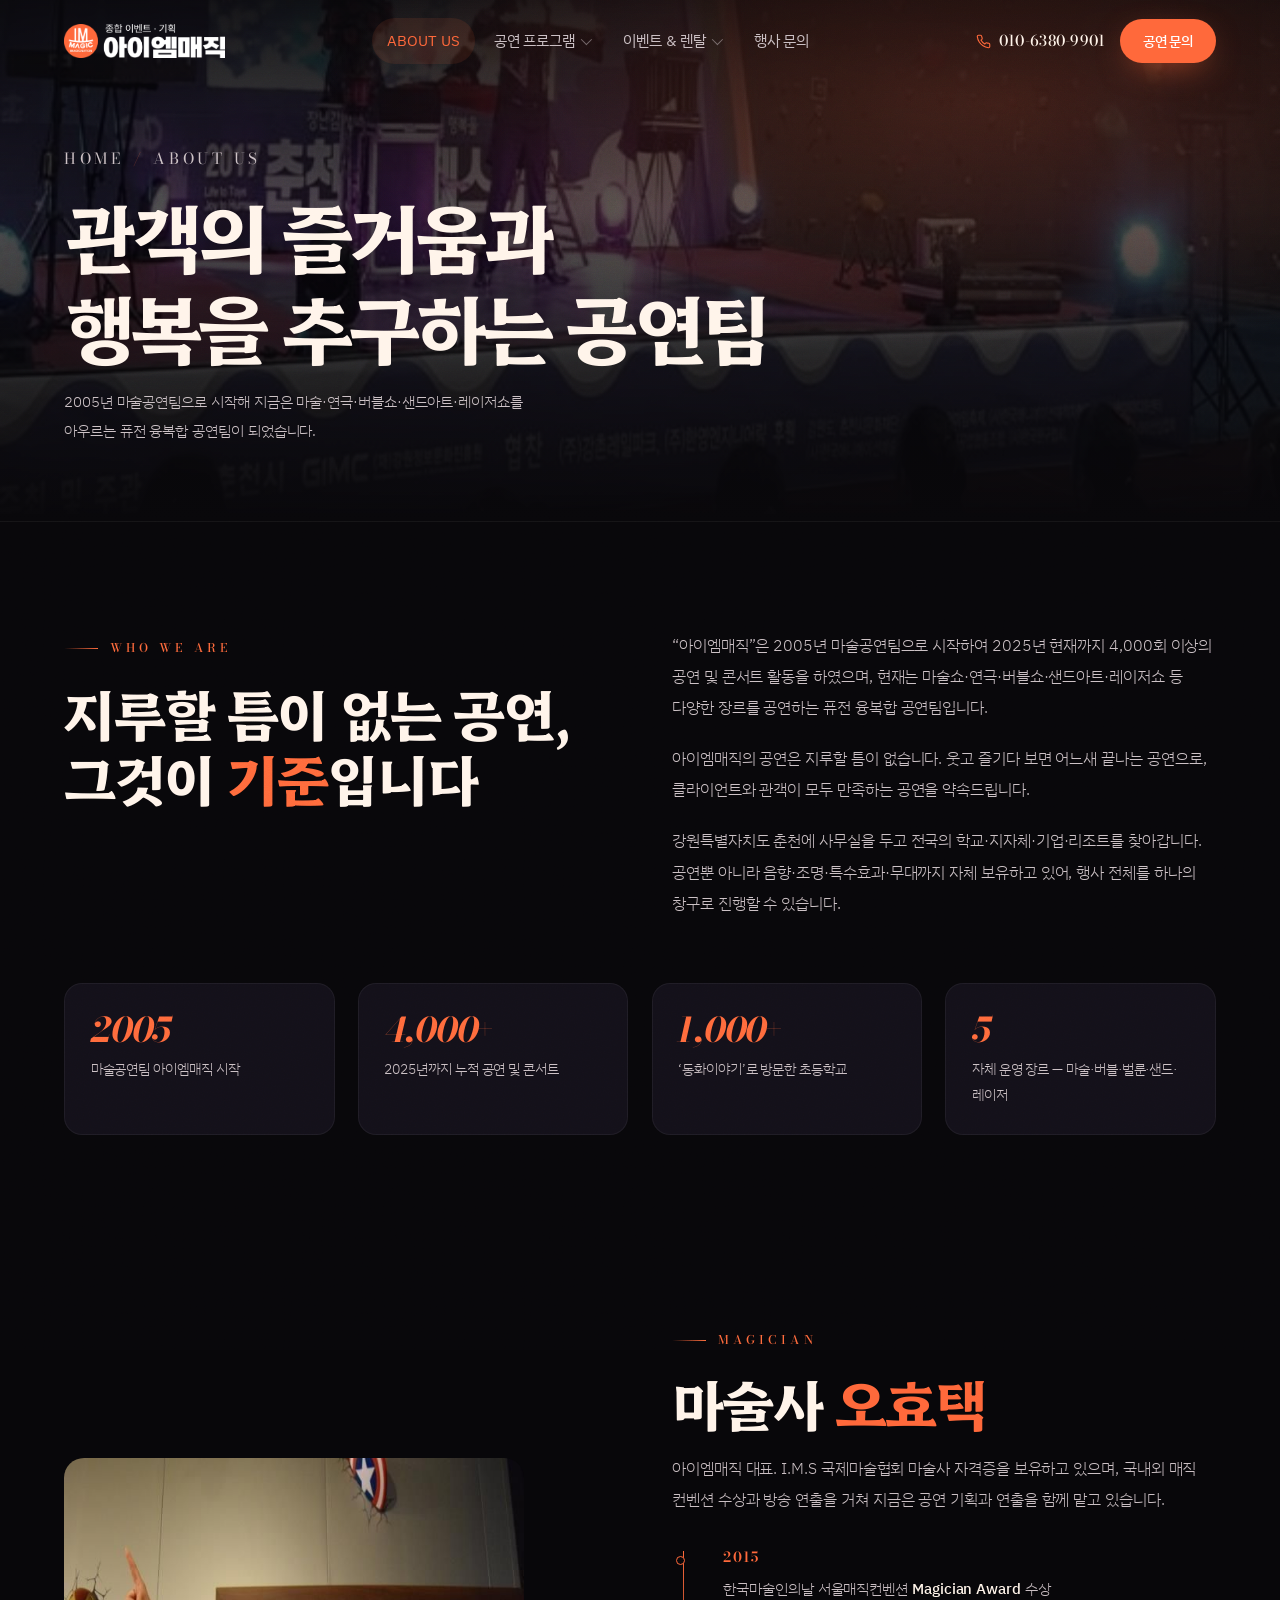
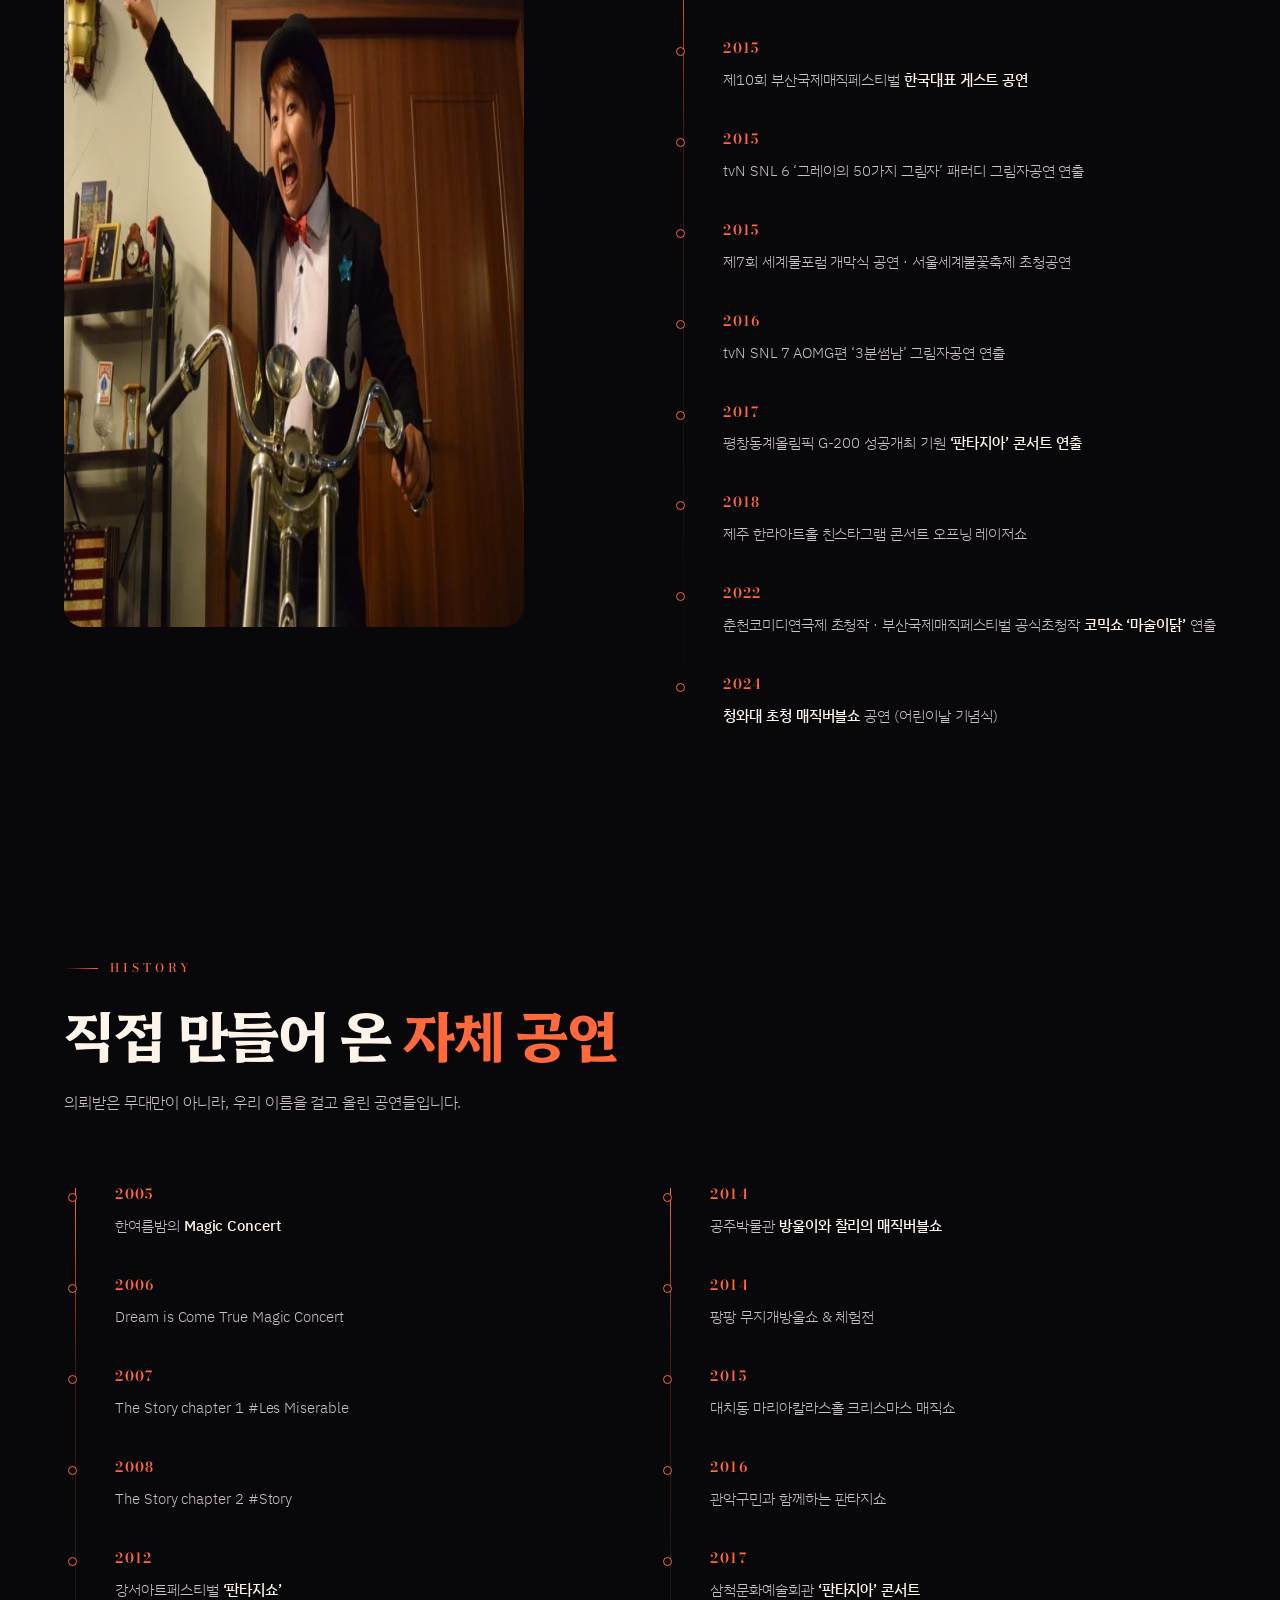
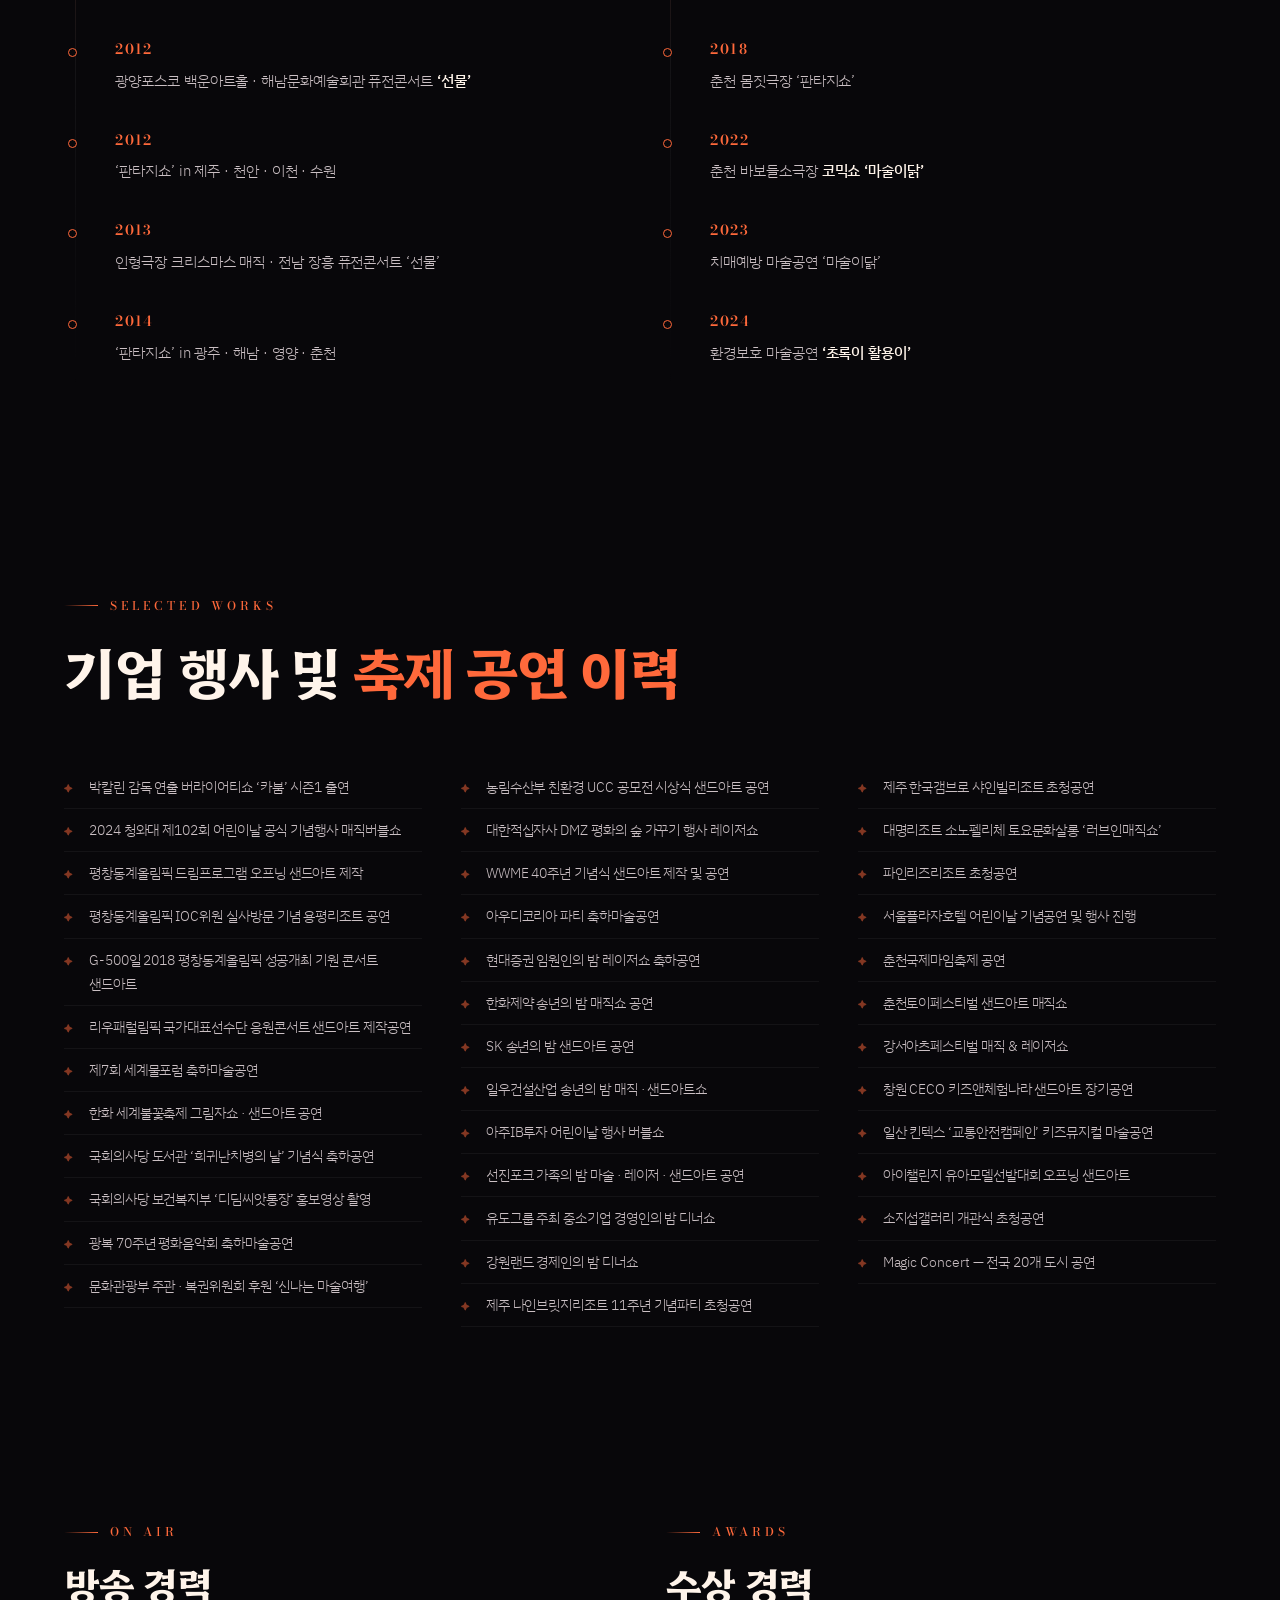
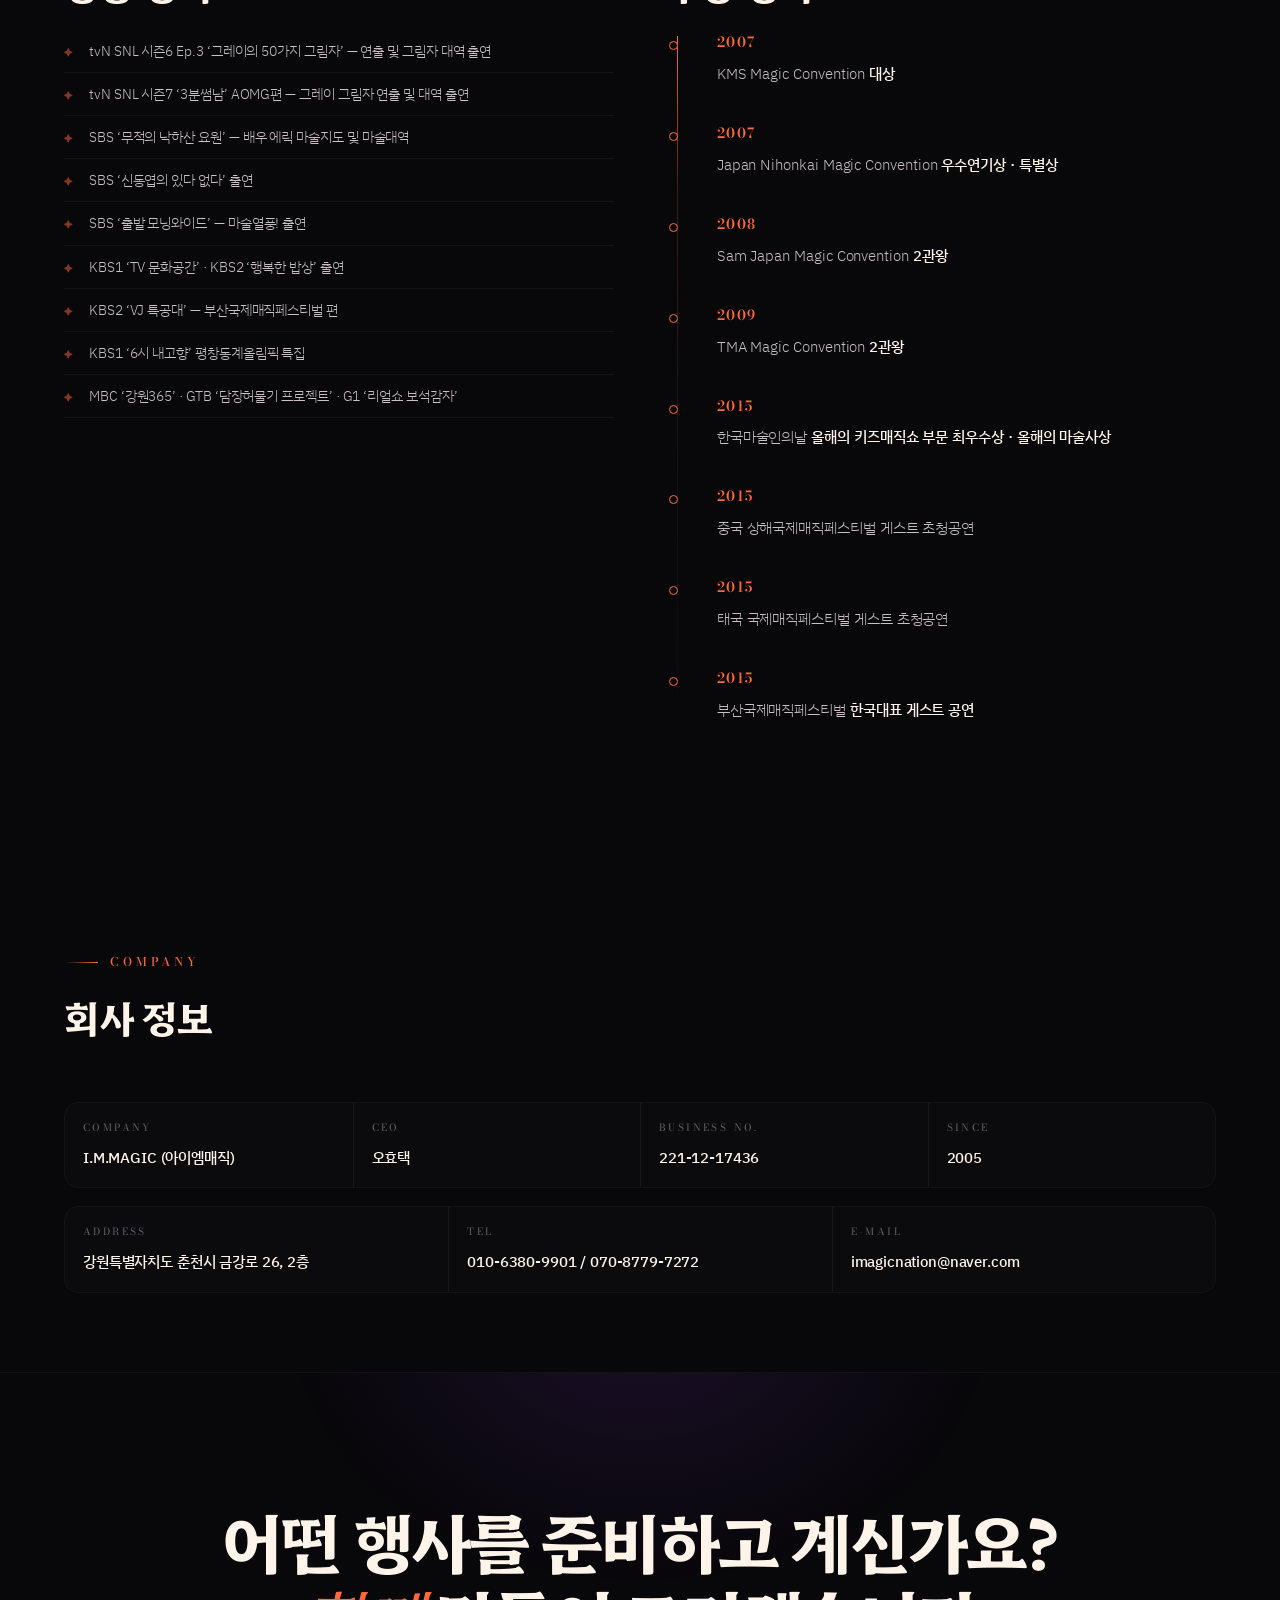
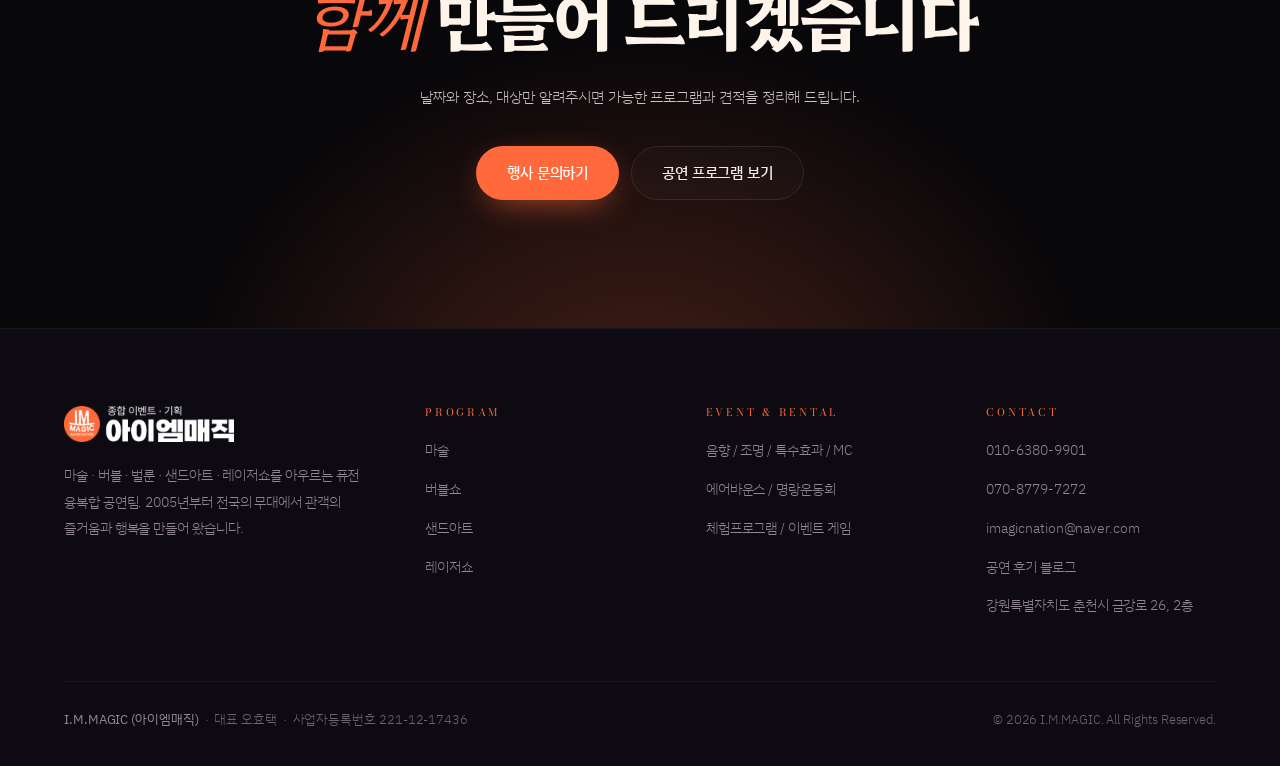
==== about.html @ 9ff5c26d "아이엠매직 홈페이지 초기 구축 마술·버블·벌룬·샌드아트·레이저쇼 공연팀 아이엠매직의 정적 사이트. 기존 immagic.kr 의 메뉴 구조를 유지하되 세부 페이지는 앵커 섹션으로 통" ====
<!DOCTYPE html>
<html lang="ko">
<head>
<meta charset="utf-8">
<meta name="viewport" content="width=device-width, initial-scale=1, viewport-fit=cover">
<title>ABOUT US — 아이엠매직 I.M.MAGIC</title>
<meta name="description" content="2005년 마술공연팀으로 시작해 4,000회 이상의 무대를 만든 퓨전 융복합 공연팀 아이엠매직. 대표 오효택의 프로필과 공연 연혁, 방송·수상 경력을 소개합니다.">
<meta name="theme-color" content="#08070a">
<meta property="og:type" content="website">
<meta property="og:title" content="ABOUT US — 아이엠매직">
<meta property="og:description" content="2005년부터 4,000회 이상의 무대. 아이엠매직의 연혁과 경력.">
<meta property="og:image" content="assets/img/stage-festival.jpg">
<link rel="icon" href="assets/img/logo-mark.png">
<link rel="apple-touch-icon" href="assets/img/logo-mark.png">
<link rel="preconnect" href="https://fonts.googleapis.com">
<link rel="preconnect" href="https://fonts.gstatic.com" crossorigin>
<link href="https://fonts.googleapis.com/css2?family=Bodoni+Moda:ital,opsz,wght@0,6..96,400..900;1,6..96,400..900&family=Hahmlet:wght@300;500;700;900&family=IBM+Plex+Sans+KR:wght@200;300;400;500;600;700&display=swap" rel="stylesheet">
<link rel="stylesheet" href="assets/css/style.css">
</head>

<body>
<a class="skip" href="#main">본문 바로가기</a>
<div class="grain" aria-hidden="true"></div>

<header class="hdr">
  <div class="hdr__in">
    <a class="brand" href="index.html" aria-label="아이엠매직 홈">
      <img src="assets/img/logo-full.png" alt="아이엠매직 I.M.MAGIC">
    </a>
    <nav class="nav" aria-label="주요 메뉴">
      <div class="nav__item"><a class="nav__link" href="about.html">ABOUT US</a></div>
      <div class="nav__item">
        <a class="nav__link" href="programs.html">공연 프로그램 <i class="caret"></i></a>
        <div class="drop">
          <p class="drop__cap">Magic</p>
          <a href="programs.html#magic">마술 — 전체 보기</a>
          <a href="programs.html#nolja">놀자! 매직쇼</a>
          <a href="programs.html#dak">마술이닭!</a>
          <a href="programs.html#science">사이언스 매직쇼</a>
          <a href="programs.html#green">‘깜박이’의 초록매직쇼</a>
          <div class="drop__sep"></div>
          <p class="drop__cap">Bubble &amp; Balloon</p>
          <a href="programs.html#bubble">버블탐험가 방울아저씨</a>
          <a href="programs.html#balloon">벌룬 &amp; 버블쇼</a>
          <div class="drop__sep"></div>
          <p class="drop__cap">Sand Art</p>
          <a href="programs.html#sand">샌드아트 제작공연</a>
          <a href="programs.html#fairy">모래로 들려주는 동화이야기</a>
          <a href="programs.html#sandfilm">샌드아트 영상제작</a>
          <div class="drop__sep"></div>
          <p class="drop__cap">Laser</p>
          <a href="programs.html#laser">레이저쇼</a>
        </div>
      </div>
      <div class="nav__item">
        <a class="nav__link" href="rental.html">이벤트 &amp; 렌탈 <i class="caret"></i></a>
        <div class="drop">
          <a href="rental.html#av">음향 / 조명 / 특수효과 / MC</a>
          <a href="rental.html#bounce">에어바운스 / 명랑운동회</a>
          <a href="rental.html#play">체험프로그램 / 이벤트 게임</a>
        </div>
      </div>
      <div class="nav__item"><a class="nav__link" href="contact.html">행사 문의</a></div>
    </nav>
    <div class="hdr__cta">
      <a class="hdr__tel" href="tel:01063809901">
        <svg viewBox="0 0 24 24" fill="none" stroke="currentColor" stroke-width="1.8" aria-hidden="true"><path d="M22 16.9v3a2 2 0 0 1-2.2 2 19.8 19.8 0 0 1-8.6-3.1 19.5 19.5 0 0 1-6-6A19.8 19.8 0 0 1 2.1 4.2 2 2 0 0 1 4.1 2h3a2 2 0 0 1 2 1.7c.1 1 .4 1.9.7 2.8a2 2 0 0 1-.4 2.1L8.1 9.9a16 16 0 0 0 6 6l1.3-1.3a2 2 0 0 1 2.1-.4c.9.3 1.8.6 2.8.7a2 2 0 0 1 1.7 2z"/></svg>
        010-6380-9901
      </a>
      <a class="btn btn--flame btn--sm" href="contact.html">공연 문의</a>
      <button class="burger" type="button" aria-label="메뉴 열기" aria-expanded="false" aria-controls="mnav"><span></span><span></span><span></span></button>
    </div>
  </div>
</header>

<div class="mnav" id="mnav">
  <div class="mnav__grp"><a class="mnav__top" href="about.html">ABOUT US</a></div>
  <div class="mnav__grp">
    <a class="mnav__top" href="programs.html">공연 프로그램</a>
    <div class="mnav__sub">
      <a href="programs.html#magic">마술</a><a href="programs.html#nolja">놀자! 매직쇼</a><a href="programs.html#dak">마술이닭!</a><a href="programs.html#science">사이언스 매직쇼</a><a href="programs.html#green">초록매직쇼</a><a href="programs.html#bubble">방울아저씨</a><a href="programs.html#balloon">벌룬&amp;버블쇼</a><a href="programs.html#sand">샌드아트</a><a href="programs.html#fairy">동화이야기</a><a href="programs.html#sandfilm">영상제작</a><a href="programs.html#laser">레이저쇼</a>
    </div>
  </div>
  <div class="mnav__grp">
    <a class="mnav__top" href="rental.html">이벤트 &amp; 렌탈</a>
    <div class="mnav__sub">
      <a href="rental.html#av">음향·조명·특수효과·MC</a><a href="rental.html#bounce">에어바운스·명랑운동회</a><a href="rental.html#play">체험·이벤트 게임</a>
    </div>
  </div>
  <div class="mnav__grp"><a class="mnav__top" href="contact.html">행사 문의</a></div>
  <div class="mnav__foot">
    <a class="btn btn--flame" href="tel:01063809901">010-6380-9901 전화하기</a>
    <a class="btn btn--ghost" href="https://blog.naver.com/imagicnation" target="_blank" rel="noopener">공연 후기 블로그</a>
  </div>
</div>

<main id="main">

<!-- ═══════════════════════════════ 페이지 히어로 -->
<section class="phero">
  <div class="phero__bg" style="background-image:url(assets/img/stage-festival.jpg)" aria-hidden="true"></div>
  <div class="phero__in">
    <p class="crumb"><a href="index.html">Home</a> <i>/</i> About Us</p>
    <h1>관객의 즐거움과<br>행복을 추구하는 공연팀</h1>
    <p>2005년 마술공연팀으로 시작해 지금은 마술·연극·버블쇼·샌드아트·레이저쇼를 아우르는
       퓨전 융복합 공연팀이 되었습니다.</p>
  </div>
</section>

<!-- ═══════════════════════════════ 회사 소개 -->
<section class="section" aria-labelledby="intro-h">
  <div class="wrap">
    <div class="grid grid--2" style="align-items:start; gap:clamp(34px,5vw,80px)">
      <div class="rise">
        <p class="eyebrow">Who we are</p>
        <h2 class="stitle" id="intro-h" style="margin-top:20px">
          지루할 틈이 없는 공연,<br>그것이 <em>기준</em>입니다
        </h2>
      </div>
      <div class="rise" data-d="1">
        <p class="slead">
          “아이엠매직”은 2005년 마술공연팀으로 시작하여 2025년 현재까지 4,000회 이상의 공연 및
          콘서트 활동을 하였으며, 현재는 마술쇼·연극·버블쇼·샌드아트·레이저쇼 등 다양한 장르를
          공연하는 퓨전 융복합 공연팀입니다.
        </p>
        <p class="slead" style="margin-top:20px">
          아이엠매직의 공연은 지루할 틈이 없습니다. 웃고 즐기다 보면 어느새 끝나는 공연으로,
          클라이언트와 관객이 모두 만족하는 공연을 약속드립니다.
        </p>
        <p class="slead" style="margin-top:20px">
          강원특별자치도 춘천에 사무실을 두고 전국의 학교·지자체·기업·리조트를 찾아갑니다.
          공연뿐 아니라 음향·조명·특수효과·무대까지 자체 보유하고 있어, 행사 전체를 하나의
          창구로 진행할 수 있습니다.
        </p>
      </div>
    </div>

    <div class="grid grid--4 rise" style="margin-top:clamp(44px,5vw,72px)">
      <div class="card"><div class="card__body">
        <h3 style="font-family:var(--f-display);font-style:italic;font-size:34px;color:var(--flame)">2005</h3>
        <p style="margin-top:6px">마술공연팀 아이엠매직 시작</p>
      </div></div>
      <div class="card"><div class="card__body">
        <h3 style="font-family:var(--f-display);font-style:italic;font-size:34px;color:var(--flame)"><span data-count="4,000">4,000</span>+</h3>
        <p style="margin-top:6px">2025년까지 누적 공연 및 콘서트</p>
      </div></div>
      <div class="card"><div class="card__body">
        <h3 style="font-family:var(--f-display);font-style:italic;font-size:34px;color:var(--flame)"><span data-count="1,000">1,000</span>+</h3>
        <p style="margin-top:6px">‘동화이야기’로 방문한 초등학교</p>
      </div></div>
      <div class="card"><div class="card__body">
        <h3 style="font-family:var(--f-display);font-style:italic;font-size:34px;color:var(--flame)">5</h3>
        <p style="margin-top:6px">자체 운영 장르 — 마술·버블·벌룬·샌드·레이저</p>
      </div></div>
    </div>
  </div>
</section>

<!-- ═══════════════════════════════ 대표 프로필 -->
<section class="section section--tight" aria-labelledby="ceo-h">
  <div class="wrap">
    <div class="grid grid--2" style="align-items:center; gap:clamp(32px,5vw,72px)">
      <div class="rise unveil" style="border-radius:20px; overflow:hidden; max-width:460px">
        <img src="assets/img/profile-oh.jpg" alt="아이엠매직 대표 마술사 오효택" loading="lazy">
      </div>
      <div class="rise" data-d="1">
        <p class="eyebrow">Magician</p>
        <h2 class="stitle" id="ceo-h" style="margin-top:18px">마술사 <em>오효택</em></h2>
        <p class="slead" style="margin-top:18px">
          아이엠매직 대표. I.M.S 국제마술협회 마술사 자격증을 보유하고 있으며,
          국내외 매직 컨벤션 수상과 방송 연출을 거쳐 지금은 공연 기획과 연출을 함께 맡고 있습니다.
        </p>
        <ul class="tl" style="margin-top:30px">
          <li class="tl__it"><p class="tl__yr">2015</p><p class="tl__tx">한국마술인의날 서울매직컨벤션 <strong>Magician Award</strong> 수상</p></li>
          <li class="tl__it"><p class="tl__yr">2015</p><p class="tl__tx">제10회 부산국제매직페스티벌 <strong>한국대표 게스트 공연</strong></p></li>
          <li class="tl__it"><p class="tl__yr">2015</p><p class="tl__tx">tvN SNL 6 ‘그레이의 50가지 그림자’ 패러디 그림자공연 연출</p></li>
          <li class="tl__it"><p class="tl__yr">2015</p><p class="tl__tx">제7회 세계물포럼 개막식 공연 · 서울세계불꽃축제 초청공연</p></li>
          <li class="tl__it"><p class="tl__yr">2016</p><p class="tl__tx">tvN SNL 7 AOMG편 ‘3분썸남’ 그림자공연 연출</p></li>
          <li class="tl__it"><p class="tl__yr">2017</p><p class="tl__tx">평창동계올림픽 G-200 성공개최 기원 <strong>‘판타지아’ 콘서트 연출</strong></p></li>
          <li class="tl__it"><p class="tl__yr">2018</p><p class="tl__tx">제주 한라아트홀 친스타그램 콘서트 오프닝 레이저쇼</p></li>
          <li class="tl__it"><p class="tl__yr">2022</p><p class="tl__tx">춘천코미디연극제 초청작 · 부산국제매직페스티벌 공식초청작 <strong>코믹쇼 ‘마술이닭’</strong> 연출</p></li>
          <li class="tl__it"><p class="tl__yr">2024</p><p class="tl__tx"><strong>청와대 초청 매직버블쇼</strong> 공연 (어린이날 기념식)</p></li>
        </ul>
      </div>
    </div>
  </div>
</section>

<!-- ═══════════════════════════════ 자체 공연 연혁 -->
<section class="section" id="history" aria-labelledby="hist-h">
  <div class="wrap">
    <div class="shead rise">
      <p class="eyebrow">History</p>
      <h2 class="stitle" id="hist-h">직접 만들어 온 <em>자체 공연</em></h2>
      <p class="slead">의뢰받은 무대만이 아니라, 우리 이름을 걸고 올린 공연들입니다.</p>
    </div>

    <div class="grid grid--2" style="gap:clamp(20px,3vw,52px)">
      <ul class="tl rise">
        <li class="tl__it"><p class="tl__yr">2005</p><p class="tl__tx">한여름밤의 <strong>Magic Concert</strong></p></li>
        <li class="tl__it"><p class="tl__yr">2006</p><p class="tl__tx">Dream is Come True Magic Concert</p></li>
        <li class="tl__it"><p class="tl__yr">2007</p><p class="tl__tx">The Story chapter 1 #Les Miserable</p></li>
        <li class="tl__it"><p class="tl__yr">2008</p><p class="tl__tx">The Story chapter 2 #Story</p></li>
        <li class="tl__it"><p class="tl__yr">2012</p><p class="tl__tx">강서아트페스티벌 <strong>‘판타지쇼’</strong></p></li>
        <li class="tl__it"><p class="tl__yr">2012</p><p class="tl__tx">광양포스코 백운아트홀 · 해남문화예술회관 퓨전콘서트 <strong>‘선물’</strong></p></li>
        <li class="tl__it"><p class="tl__yr">2012</p><p class="tl__tx">‘판타지쇼’ in 제주 · 천안 · 이천 · 수원</p></li>
        <li class="tl__it"><p class="tl__yr">2013</p><p class="tl__tx">인형극장 크리스마스 매직 · 전남 장흥 퓨전콘서트 ‘선물’</p></li>
        <li class="tl__it"><p class="tl__yr">2014</p><p class="tl__tx">‘판타지쇼’ in 광주 · 해남 · 영양 · 춘천</p></li>
      </ul>
      <ul class="tl rise" data-d="1">
        <li class="tl__it"><p class="tl__yr">2014</p><p class="tl__tx">공주박물관 <strong>방울이와 찰리의 매직버블쇼</strong></p></li>
        <li class="tl__it"><p class="tl__yr">2014</p><p class="tl__tx">팡팡 무지개방울쇼 &amp; 체험전</p></li>
        <li class="tl__it"><p class="tl__yr">2015</p><p class="tl__tx">대치동 마리아칼라스홀 크리스마스 매직쇼</p></li>
        <li class="tl__it"><p class="tl__yr">2016</p><p class="tl__tx">관악구민과 함께하는 판타지쇼</p></li>
        <li class="tl__it"><p class="tl__yr">2017</p><p class="tl__tx">삼척문화예술회관 <strong>‘판타지아’ 콘서트</strong></p></li>
        <li class="tl__it"><p class="tl__yr">2018</p><p class="tl__tx">춘천 몸짓극장 ‘판타지쇼’</p></li>
        <li class="tl__it"><p class="tl__yr">2022</p><p class="tl__tx">춘천 바보들소극장 <strong>코믹쇼 ‘마술이닭’</strong></p></li>
        <li class="tl__it"><p class="tl__yr">2023</p><p class="tl__tx">치매예방 마술공연 ‘마술이닭’</p></li>
        <li class="tl__it"><p class="tl__yr">2024</p><p class="tl__tx">환경보호 마술공연 <strong>‘초록이 활용이’</strong></p></li>
      </ul>
    </div>
  </div>
</section>

<!-- ═══════════════════════════════ 기업 행사·축제 -->
<section class="section section--tight" aria-labelledby="cred-h">
  <div class="wrap">
    <div class="shead rise">
      <p class="eyebrow">Selected Works</p>
      <h2 class="stitle" id="cred-h">기업 행사 및 <em>축제 공연 이력</em></h2>
    </div>
    <ul class="creds rise">
      <li>박칼린 감독 연출 버라이어티쇼 ‘카붐’ 시즌1 출연</li>
      <li>2024 청와대 제102회 어린이날 공식 기념행사 매직버블쇼</li>
      <li>평창동계올림픽 드림프로그램 오프닝 샌드아트 제작</li>
      <li>평창동계올림픽 IOC위원 실사방문 기념 용평리조트 공연</li>
      <li>G-500일 2018 평창동계올림픽 성공개최 기원 콘서트 샌드아트</li>
      <li>리우패럴림픽 국가대표선수단 응원콘서트 샌드아트 제작공연</li>
      <li>제7회 세계물포럼 축하마술공연</li>
      <li>한화 세계불꽃축제 그림자쇼 · 샌드아트 공연</li>
      <li>국회의사당 도서관 ‘희귀난치병의 날’ 기념식 축하공연</li>
      <li>국회의사당 보건복지부 ‘디딤씨앗통장’ 홍보영상 촬영</li>
      <li>광복 70주년 평화음악회 축하마술공연</li>
      <li>문화관광부 주관 · 복권위원회 후원 ‘신나는 마술여행’</li>
      <li>농림수산부 친환경 UCC 공모전 시상식 샌드아트 공연</li>
      <li>대한적십자사 DMZ 평화의 숲 가꾸기 행사 레이저쇼</li>
      <li>WWME 40주년 기념식 샌드아트 제작 및 공연</li>
      <li>아우디코리아 파티 축하마술공연</li>
      <li>현대증권 임원인의 밤 레이저쇼 축하공연</li>
      <li>한화제약 송년의 밤 매직쇼 공연</li>
      <li>SK 송년의 밤 샌드아트 공연</li>
      <li>일우건설산업 송년의 밤 매직 · 샌드아트쇼</li>
      <li>아주IB투자 어린이날 행사 버블쇼</li>
      <li>선진포크 가족의 밤 마술 · 레이저 · 샌드아트 공연</li>
      <li>유도그룹 주최 중소기업 경영인의 밤 디너쇼</li>
      <li>강원랜드 경제인의 밤 디너쇼</li>
      <li>제주 나인브릿지리조트 11주년 기념파티 초청공연</li>
      <li>제주 한국갬브로 샤인빌리조트 초청공연</li>
      <li>대명리조트 소노펠리체 토요문화살롱 ‘러브인매직쇼’</li>
      <li>파인리즈리조트 초청공연</li>
      <li>서울플라자호텔 어린이날 기념공연 및 행사 진행</li>
      <li>춘천국제마임축제 공연</li>
      <li>춘천토이페스티벌 샌드아트 매직쇼</li>
      <li>강서아츠페스티벌 매직 &amp; 레이저쇼</li>
      <li>창원 CECO 키즈앤체험나라 샌드아트 장기공연</li>
      <li>일산 킨텍스 ‘교통안전캠페인’ 키즈뮤지컬 마술공연</li>
      <li>아이챌린지 유아모델선발대회 오프닝 샌드아트</li>
      <li>소지섭갤러리 개관식 초청공연</li>
      <li>Magic Concert — 전국 20개 도시 공연</li>
    </ul>
  </div>
</section>

<!-- ═══════════════════════════════ 방송 · 수상 -->
<section class="section" aria-labelledby="media-h">
  <div class="wrap">
    <div class="grid grid--2" style="gap:clamp(30px,4vw,64px); align-items:start">
      <div class="rise">
        <p class="eyebrow">On Air</p>
        <h2 class="stitle" id="media-h" style="margin-top:18px; font-size:clamp(26px,3vw,40px)">방송 경력</h2>
        <ul class="creds" style="columns:1; margin-top:24px">
          <li>tvN SNL 시즌6 Ep.3 ‘그레이의 50가지 그림자’ — 연출 및 그림자 대역 출연</li>
          <li>tvN SNL 시즌7 ‘3분썸남’ AOMG편 — 그레이 그림자 연출 및 대역 출연</li>
          <li>SBS ‘무적의 낙하산 요원’ — 배우 에릭 마술지도 및 마술대역</li>
          <li>SBS ‘신동엽의 있다 없다’ 출연</li>
          <li>SBS ‘출발 모닝와이드’ — 마술열풍! 출연</li>
          <li>KBS1 ‘TV 문화공간’ · KBS2 ‘행복한 밥상’ 출연</li>
          <li>KBS2 ‘VJ 특공대’ — 부산국제매직페스티벌 편</li>
          <li>KBS1 ‘6시 내고향’ 평창동계올림픽 특집</li>
          <li>MBC ‘강원365’ · GTB ‘담장허물기 프로젝트’ · G1 ‘리얼쇼 보석감자’</li>
        </ul>
      </div>

      <div class="rise" data-d="1">
        <p class="eyebrow">Awards</p>
        <h2 class="stitle" style="margin-top:18px; font-size:clamp(26px,3vw,40px)">수상 경력</h2>
        <ul class="tl" style="margin-top:24px">
          <li class="tl__it"><p class="tl__yr">2007</p><p class="tl__tx">KMS Magic Convention <strong>대상</strong></p></li>
          <li class="tl__it"><p class="tl__yr">2007</p><p class="tl__tx">Japan Nihonkai Magic Convention <strong>우수연기상 · 특별상</strong></p></li>
          <li class="tl__it"><p class="tl__yr">2008</p><p class="tl__tx">Sam Japan Magic Convention <strong>2관왕</strong></p></li>
          <li class="tl__it"><p class="tl__yr">2009</p><p class="tl__tx">TMA Magic Convention <strong>2관왕</strong></p></li>
          <li class="tl__it"><p class="tl__yr">2015</p><p class="tl__tx">한국마술인의날 <strong>올해의 키즈매직쇼 부문 최우수상 · 올해의 마술사상</strong></p></li>
          <li class="tl__it"><p class="tl__yr">2015</p><p class="tl__tx">중국 상해국제매직페스티벌 게스트 초청공연</p></li>
          <li class="tl__it"><p class="tl__yr">2015</p><p class="tl__tx">태국 국제매직페스티벌 게스트 초청공연</p></li>
          <li class="tl__it"><p class="tl__yr">2015</p><p class="tl__tx">부산국제매직페스티벌 <strong>한국대표 게스트 공연</strong></p></li>
        </ul>
      </div>
    </div>
  </div>
</section>

<!-- ═══════════════════════════════ 회사 정보 -->
<section class="section section--tight" aria-labelledby="info-h">
  <div class="wrap">
    <div class="shead rise">
      <p class="eyebrow">Company</p>
      <h2 class="stitle" id="info-h" style="font-size:clamp(26px,3vw,40px)">회사 정보</h2>
    </div>
    <dl class="spec rise" style="margin-top:0">
      <div><dt>Company</dt><dd>I.M.MAGIC (아이엠매직)</dd></div>
      <div><dt>CEO</dt><dd>오효택</dd></div>
      <div><dt>Business No.</dt><dd>221-12-17436</dd></div>
      <div><dt>Since</dt><dd>2005</dd></div>
    </dl>
    <dl class="spec rise" data-d="1" style="margin-top:18px">
      <div><dt>Address</dt><dd>강원특별자치도 춘천시 금강로 26, 2층</dd></div>
      <div><dt>Tel</dt><dd>010-6380-9901 / 070-8779-7272</dd></div>
      <div><dt>E-mail</dt><dd>imagicnation@naver.com</dd></div>
    </dl>
  </div>
</section>

<section class="cta">
  <div class="wrap rise">
    <h2>어떤 행사를 준비하고 계신가요?<br><span class="it">함께</span> 만들어 드리겠습니다</h2>
    <p>날짜와 장소, 대상만 알려주시면 가능한 프로그램과 견적을 정리해 드립니다.</p>
    <div class="cta__acts">
      <a class="btn btn--flame" href="contact.html">행사 문의하기</a>
      <a class="btn btn--ghost" href="programs.html">공연 프로그램 보기</a>
    </div>
  </div>
</section>

</main>

<footer class="ftr">
  <div class="wrap">
    <div class="ftr__top">
      <div class="ftr__brand">
        <img src="assets/img/logo-full.png" alt="아이엠매직 I.M.MAGIC">
        <p>마술 · 버블 · 벌룬 · 샌드아트 · 레이저쇼를 아우르는 퓨전 융복합 공연팀.
           2005년부터 전국의 무대에서 관객의 즐거움과 행복을 만들어 왔습니다.</p>
      </div>
      <div>
        <h4>Program</h4>
        <ul>
          <li><a href="programs.html#magic">마술</a></li>
          <li><a href="programs.html#bubble">버블쇼</a></li>
          <li><a href="programs.html#sand">샌드아트</a></li>
          <li><a href="programs.html#laser">레이저쇼</a></li>
        </ul>
      </div>
      <div>
        <h4>Event &amp; Rental</h4>
        <ul>
          <li><a href="rental.html#av">음향 / 조명 / 특수효과 / MC</a></li>
          <li><a href="rental.html#bounce">에어바운스 / 명랑운동회</a></li>
          <li><a href="rental.html#play">체험프로그램 / 이벤트 게임</a></li>
        </ul>
      </div>
      <div>
        <h4>Contact</h4>
        <ul>
          <li><a href="tel:01063809901">010-6380-9901</a></li>
          <li><a href="tel:07087797272">070-8779-7272</a></li>
          <li><a href="mailto:imagicnation@naver.com">imagicnation@naver.com</a></li>
          <li><a href="https://blog.naver.com/imagicnation" target="_blank" rel="noopener">공연 후기 블로그</a></li>
          <li><span>강원특별자치도 춘천시 금강로 26, 2층</span></li>
        </ul>
      </div>
    </div>
    <div class="ftr__bot">
      <p><b>I.M.MAGIC (아이엠매직)</b> &nbsp;·&nbsp; 대표 오효택 &nbsp;·&nbsp; 사업자등록번호 221-12-17436</p>
      <p>© 2026 I.M.MAGIC. All Rights Reserved.</p>
    </div>
  </div>
</footer>

<nav class="dock" aria-label="빠른 연락">
  <a href="tel:01063809901">
    <svg viewBox="0 0 24 24" fill="none" stroke="currentColor" stroke-width="1.9" aria-hidden="true"><path d="M22 16.9v3a2 2 0 0 1-2.2 2 19.8 19.8 0 0 1-8.6-3.1 19.5 19.5 0 0 1-6-6A19.8 19.8 0 0 1 2.1 4.2 2 2 0 0 1 4.1 2h3a2 2 0 0 1 2 1.7c.1 1 .4 1.9.7 2.8a2 2 0 0 1-.4 2.1L8.1 9.9a16 16 0 0 0 6 6l1.3-1.3a2 2 0 0 1 2.1-.4c.9.3 1.8.6 2.8.7a2 2 0 0 1 1.7 2z"/></svg>
    전화 상담
  </a>
  <a class="is-key" href="contact.html">
    <svg viewBox="0 0 24 24" fill="none" stroke="currentColor" stroke-width="1.9" aria-hidden="true"><path d="M4 4h16v12H7l-3 3z"/></svg>
    행사 문의
  </a>
</nav>

<button class="top" type="button" aria-label="맨 위로">
  <svg viewBox="0 0 24 24" fill="none" stroke="currentColor" stroke-width="2" aria-hidden="true"><path d="M12 19V5M5 12l7-7 7 7"/></svg>
</button>

<script src="assets/js/app.js"></script>
</body>
</html>
---- assets/css/style.css ----
/* ==========================================================================
   I.M.MAGIC — 아이엠매직
   Concept: "암전 후의 무대" — 극장이 어두워지고, 스포트라이트가 켜진다.
   Palette : 잉크블랙 무대 + 브랜드 플레임(#FF693B) + 스포트라이트 크림
   Type    : Bodoni Moda (라틴 디스플레이) / Hahmlet (한글 명조 디스플레이)
             IBM Plex Sans KR (본문)
   ========================================================================== */

/* --------------------------------------------------------------- tokens */
:root {
  /* 무대 */
  --ink:        #08070a;
  --stage:      #0d0b11;
  --velvet:     #16111d;
  --panel:      #131019;
  --panel-2:    #1a1622;

  /* 빛 */
  --flame:      #ff693b;
  --flame-lo:   #d94e26;
  --ember:      #ffb35c;
  --gold:       #e6c894;
  --cream:      #fff4ea;

  /* 글자 */
  --fg:         #f4ecec;
  --fg-soft:    #cbc0c4;
  --fg-mute:    #918691;
  --fg-faint:   #6b6270;

  /* 선 */
  --line:       rgba(255, 255, 255, .09);
  --line-soft:  rgba(255, 255, 255, .05);
  --line-flame: rgba(255, 105, 59, .38);

  /* 서체 */
  --f-display:  'Bodoni Moda', 'Hahmlet', 'Nanum Myeongjo', serif;
  --f-kr:       'Hahmlet', 'Nanum Myeongjo', serif;
  --f-body:     'IBM Plex Sans KR', 'Apple SD Gothic Neo', 'Malgun Gothic', sans-serif;

  /* 리듬 */
  --pad:        clamp(20px, 5vw, 64px);
  --maxw:       1280px;
  --sect:       clamp(72px, 8.4vw, 124px);

  /* 이징 */
  --ease:       cubic-bezier(.22, 1, .36, 1);
  --ease-io:    cubic-bezier(.65, 0, .35, 1);
  --curtain:    cubic-bezier(.16, 1, .3, 1);
}

/* --------------------------------------------------------------- reset */
*, *::before, *::after { box-sizing: border-box; }

html {
  scroll-behavior: smooth;
  -webkit-text-size-adjust: 100%;
}

body {
  margin: 0;
  background: var(--ink);
  color: var(--fg);
  font-family: var(--f-body);
  font-weight: 300;
  font-size: clamp(15px, 1.05vw, 16.5px);
  line-height: 1.85;
  letter-spacing: -.005em;
  word-break: keep-all;      /* 한글 낱자 분리 방지 */
  overflow-wrap: anywhere;
  -webkit-font-smoothing: antialiased;
  text-rendering: optimizeLegibility;
}

body.no-scroll { overflow: hidden; }

img { display: block; max-width: 100%; height: auto; }
a   { color: inherit; text-decoration: none; }
button, input, select, textarea { font: inherit; color: inherit; }

h1, h2, h3, h4 { margin: 0; font-weight: 400; line-height: 1.18; }
p  { margin: 0; }
ul { margin: 0; padding: 0; list-style: none; }
figure, figcaption, dl, dd, blockquote { margin: 0; }

::selection { background: var(--flame); color: #fff; }

:focus-visible {
  outline: 2px solid var(--flame);
  outline-offset: 3px;
  border-radius: 2px;
}

/* 스크롤바 */
::-webkit-scrollbar { width: 11px; }
::-webkit-scrollbar-track { background: var(--ink); }
::-webkit-scrollbar-thumb {
  background: #2a2430;
  border: 3px solid var(--ink);
  border-radius: 99px;
}
::-webkit-scrollbar-thumb:hover { background: var(--flame-lo); }

/* --------------------------------------------------------------- 공통 유틸 */
.wrap {
  width: 100%;
  max-width: var(--maxw);
  margin-inline: auto;
  padding-inline: var(--pad);
}

.skip {
  position: absolute;
  left: -9999px;
  top: 0;
  z-index: 200;
  background: var(--flame);
  color: #fff;
  padding: 12px 20px;
  font-size: 14px;
}
.skip:focus { left: 12px; top: 12px; }

/* 필름 그레인 — 전 페이지 공통 질감 */
.grain {
  position: fixed;
  inset: -50%;
  z-index: 90;
  pointer-events: none;
  opacity: .32;
  mix-blend-mode: overlay;
  background-image: url("data:image/svg+xml,%3Csvg xmlns='http://www.w3.org/2000/svg' width='240' height='240'%3E%3Cfilter id='n'%3E%3CfeTurbulence type='fractalNoise' baseFrequency='.85' numOctaves='4' stitchTiles='stitch'/%3E%3C/filter%3E%3Crect width='240' height='240' filter='url(%23n)' opacity='.55'/%3E%3C/svg%3E");
  animation: grainshift 7s steps(6) infinite;
}
@keyframes grainshift {
  0%   { transform: translate(0, 0); }
  20%  { transform: translate(-3%, 2%); }
  40%  { transform: translate(2%, -3%); }
  60%  { transform: translate(-2%, -2%); }
  80%  { transform: translate(3%, 1%); }
  100% { transform: translate(0, 0); }
}

/* 섹션 라벨 */
.eyebrow {
  display: inline-flex;
  align-items: center;
  gap: 12px;
  font-family: var(--f-display);
  font-size: 12px;
  font-weight: 500;
  letter-spacing: .34em;
  text-transform: uppercase;
  color: var(--flame);
}
.eyebrow::before {
  content: "";
  width: 34px;
  height: 1px;
  background: linear-gradient(90deg, transparent, var(--flame));
}
.eyebrow--c::after {
  content: "";
  width: 34px;
  height: 1px;
  background: linear-gradient(90deg, var(--flame), transparent);
}

/* 섹션 제목 */
.stitle {
  font-family: var(--f-kr);
  font-weight: 700;
  font-size: clamp(30px, 4.4vw, 60px);
  line-height: 1.16;
  letter-spacing: -.035em;
  color: var(--cream);
}
.stitle em {
  font-style: normal;
  color: var(--flame);
}
.stitle .lat {
  font-family: var(--f-display);
  font-style: italic;
  font-weight: 400;
  letter-spacing: -.01em;
}

.slead {
  max-width: 60ch;
  color: var(--fg-soft);
  font-size: clamp(15px, 1.25vw, 17px);
  line-height: 1.95;
}

.section { padding-block: var(--sect); position: relative; }
.section--tight { padding-block: clamp(54px, 6.2vw, 88px); }

.shead { margin-bottom: clamp(40px, 5vw, 72px); }
.shead .eyebrow { margin-bottom: 20px; }
.shead .slead   { margin-top: 22px; }
.shead--c { text-align: center; }
.shead--c .slead { margin-inline: auto; }

/* 얇은 구분선 */
.rule {
  height: 1px;
  background: linear-gradient(90deg, transparent, var(--line), transparent);
  border: 0;
  margin: 0;
}

/* --------------------------------------------------------------- 버튼 */
.btn {
  --bh: 54px;
  position: relative;
  display: inline-flex;
  align-items: center;
  justify-content: center;
  gap: 10px;
  height: var(--bh);
  padding-inline: 30px;
  border: 1px solid transparent;
  border-radius: 999px;
  font-family: var(--f-body);
  font-size: 14.5px;
  font-weight: 500;
  letter-spacing: -.01em;
  white-space: nowrap;
  cursor: pointer;
  overflow: hidden;
  isolation: isolate;
  transition: transform .45s var(--ease), box-shadow .45s var(--ease),
              border-color .3s, background-color .3s, color .3s;
}
.btn:hover  { transform: translateY(-2px); }
.btn:active { transform: translateY(0); }

.btn--flame {
  background: var(--flame);
  color: #fff;
  box-shadow: 0 10px 34px -12px rgba(255, 105, 59, .8);
}
.btn--flame:hover { box-shadow: 0 18px 46px -14px rgba(255, 105, 59, .95); }
/* 빛이 지나가는 스윕 */
.btn--flame::after {
  content: "";
  position: absolute;
  inset: 0 auto 0 -60%;
  width: 45%;
  background: linear-gradient(100deg, transparent, rgba(255, 255, 255, .5), transparent);
  transform: skewX(-18deg);
  z-index: -1;
  animation: sweep 4.6s var(--ease-io) infinite;
}
@keyframes sweep {
  0%, 62%  { left: -60%; }
  92%,100% { left: 130%; }
}

.btn--ghost {
  border-color: var(--line);
  color: var(--fg);
  background: rgba(255, 255, 255, .02);
  backdrop-filter: blur(6px);
}
.btn--ghost:hover {
  border-color: var(--line-flame);
  color: var(--cream);
  background: rgba(255, 105, 59, .08);
}

.btn--sm { --bh: 44px; padding-inline: 22px; font-size: 13.5px; }

/* 텍스트 링크 화살표 */
.tlink {
  display: inline-flex;
  align-items: center;
  gap: 9px;
  font-size: 14px;
  font-weight: 500;
  color: var(--cream);
  padding-bottom: 4px;
  border-bottom: 1px solid var(--line-flame);
  transition: color .3s, border-color .3s, gap .35s var(--ease);
}
.tlink svg { width: 15px; height: 15px; transition: transform .4s var(--ease); }
.tlink:hover { color: var(--flame); border-color: var(--flame); gap: 14px; }
.tlink:hover svg { transform: translateX(3px); }

/* ==========================================================================
   HEADER
   ========================================================================== */
.hdr {
  position: fixed;
  inset: 0 0 auto;
  z-index: 100;
  transition: background-color .5s var(--ease), backdrop-filter .5s,
              border-color .5s, transform .5s var(--ease);
  border-bottom: 1px solid transparent;
}
.hdr.is-stuck {
  background: rgba(8, 7, 10, .82);
  backdrop-filter: blur(18px) saturate(140%);
  border-bottom-color: var(--line-soft);
}
.hdr.is-hidden { transform: translateY(-100%); }

.hdr__in {
  display: flex;
  align-items: center;
  justify-content: space-between;
  gap: 24px;
  height: 82px;
  max-width: var(--maxw);
  margin-inline: auto;
  padding-inline: var(--pad);
}
.hdr.is-stuck .hdr__in { height: 68px; transition: height .5s var(--ease); }

.brand { display: flex; align-items: center; gap: 12px; }
.brand img { height: 34px; width: auto; transition: height .5s var(--ease); }
.hdr.is-stuck .brand img { height: 29px; }

/* 데스크톱 내비 */
.nav { display: flex; align-items: center; gap: 4px; }

.nav__item { position: relative; }

.nav__link {
  display: inline-flex;
  align-items: center;
  gap: 6px;
  padding: 10px 15px;
  font-size: 14.5px;
  font-weight: 400;
  color: var(--fg-soft);
  border-radius: 999px;
  transition: color .3s, background-color .3s;
}
.nav__link:hover,
.nav__item:hover > .nav__link,
.nav__link.is-on { color: var(--cream); }
.nav__link.is-on { background: rgba(255, 105, 59, .1); color: var(--flame); }
.nav__link .caret {
  width: 8px; height: 8px;
  border-right: 1.4px solid currentColor;
  border-bottom: 1.4px solid currentColor;
  transform: rotate(45deg) translateY(-2px);
  opacity: .5;
  transition: transform .35s var(--ease);
}
.nav__item:hover .caret { transform: rotate(225deg) translateY(-2px); opacity: 1; }

/* 드롭다운 */
.drop {
  position: absolute;
  top: calc(100% + 10px);
  left: 50%;
  translate: -50% 0;
  min-width: 244px;
  padding: 10px;
  background: rgba(19, 16, 25, .96);
  backdrop-filter: blur(20px);
  border: 1px solid var(--line);
  border-radius: 16px;
  box-shadow: 0 30px 70px -24px rgba(0, 0, 0, .9);
  opacity: 0;
  visibility: hidden;
  transform: translateY(-8px) scale(.98);
  transform-origin: top center;
  transition: opacity .32s var(--ease), transform .32s var(--ease), visibility .32s;
}
.nav__item:hover .drop,
.nav__item:focus-within .drop {
  opacity: 1; visibility: visible; transform: translateY(0) scale(1);
}
.drop a {
  display: flex;
  align-items: center;
  gap: 10px;
  padding: 9px 13px;
  border-radius: 10px;
  font-size: 14px;
  color: var(--fg-soft);
  transition: background-color .25s, color .25s, padding-left .3s var(--ease);
}
.drop a::before {
  content: "";
  width: 4px; height: 4px;
  border-radius: 50%;
  background: var(--flame);
  opacity: 0;
  transition: opacity .25s;
}
.drop a:hover { background: rgba(255, 255, 255, .05); color: var(--cream); padding-left: 17px; }
.drop a:hover::before { opacity: 1; }
.drop__sep {
  height: 1px;
  margin: 7px 13px;
  background: var(--line-soft);
}
.drop__cap {
  padding: 8px 13px 4px;
  font-family: var(--f-display);
  font-size: 10.5px;
  letter-spacing: .28em;
  text-transform: uppercase;
  color: var(--fg-faint);
}

.hdr__cta { display: flex; align-items: center; gap: 10px; }
.hdr__tel {
  display: inline-flex;
  align-items: center;
  gap: 8px;
  font-family: var(--f-display);
  font-size: 15px;
  font-weight: 500;
  letter-spacing: .02em;
  color: var(--cream);
  padding: 8px 4px;
  transition: color .3s;
}
.hdr__tel:hover { color: var(--flame); }
.hdr__tel svg { width: 15px; height: 15px; color: var(--flame); }

/* 모바일 토글 */
.burger {
  display: none;
  width: 44px; height: 44px;
  border: 1px solid var(--line);
  border-radius: 50%;
  background: transparent;
  cursor: pointer;
  position: relative;
}
.burger span {
  position: absolute;
  left: 50%; translate: -50% 0;
  width: 17px; height: 1.4px;
  background: var(--cream);
  transition: transform .42s var(--ease), opacity .3s;
}
.burger span:nth-child(1) { top: 17px; }
.burger span:nth-child(2) { top: 21.5px; }
.burger span:nth-child(3) { top: 26px; }
.burger.is-open span:nth-child(1) { transform: translate(-50%, 4.5px) rotate(45deg); }
.burger.is-open span:nth-child(2) { opacity: 0; }
.burger.is-open span:nth-child(3) { transform: translate(-50%, -4.5px) rotate(-45deg); }

/* 모바일 패널 */
.mnav {
  position: fixed;
  inset: 0;
  z-index: 99;
  background: rgba(8, 7, 10, .97);
  backdrop-filter: blur(24px);
  padding: 104px var(--pad) 40px;
  overflow-y: auto;
  clip-path: circle(0% at calc(100% - 46px) 42px);
  transition: clip-path .74s var(--curtain);
  visibility: hidden;
}
.mnav.is-open { clip-path: circle(150% at calc(100% - 46px) 42px); visibility: visible; }

.mnav__grp { border-top: 1px solid var(--line-soft); padding: 18px 0; }
.mnav__grp:first-child { border-top: 0; }
.mnav__top {
  font-family: var(--f-kr);
  font-weight: 700;
  font-size: 25px;
  letter-spacing: -.03em;
  color: var(--cream);
  display: block;
  margin-bottom: 6px;
}
.mnav__sub { display: flex; flex-wrap: wrap; gap: 7px; margin-top: 12px; }
.mnav__sub a {
  padding: 7px 14px;
  border: 1px solid var(--line);
  border-radius: 999px;
  font-size: 13.5px;
  color: var(--fg-soft);
  transition: border-color .25s, color .25s, background-color .25s;
}
.mnav__sub a:hover { border-color: var(--line-flame); color: var(--flame); background: rgba(255,105,59,.07); }
.mnav__foot { margin-top: 34px; display: grid; gap: 12px; }

/* ==========================================================================
   OPENING — 막이 오른다 (홈에서 세션당 1회)
   CSS 애니메이션만으로 열리므로 JS 가 실패해도 화면을 덮지 않는다.
   ========================================================================== */
.reveal {
  position: fixed;
  inset: 0;
  z-index: 150;
  pointer-events: none;
  overflow: hidden;
}
.reveal.is-skip { display: none; }

.reveal__p {
  position: absolute;
  top: -2%; bottom: -2%;
  width: 51vw;
  will-change: transform;
  background-color: #40101a;
  background-image:
    linear-gradient(90deg, rgba(0,0,0,.62), rgba(0,0,0,0) 26%, rgba(0,0,0,.5)),
    repeating-linear-gradient(90deg,
      rgba(255,255,255,.055) 0 3px,
      rgba(0,0,0,.0)   3px 17px,
      rgba(0,0,0,.42) 17px 34px,
      rgba(0,0,0,.0)  34px 48px);
  box-shadow: inset 0 0 120px 30px rgba(0,0,0,.65);
}
.reveal__p--l {
  left: 0;
  animation: partL 1.15s cubic-bezier(.78, 0, .2, 1) .14s forwards;
}
.reveal__p--r {
  right: 0;
  animation: partR 1.15s cubic-bezier(.78, 0, .2, 1) .14s forwards;
}
@keyframes partL { to { transform: translateX(-101%); } }
@keyframes partR { to { transform: translateX(101%); } }

/* 갈라지는 틈에서 새어 나오는 빛 */
.reveal__seam {
  position: absolute;
  left: 50%; top: -6%; bottom: -6%;
  width: 4px;
  transform: translateX(-50%);
  background:
    radial-gradient(closest-side,
      rgba(255, 226, 190, .95) 0%,
      rgba(255, 179, 92, .55) 30%,
      rgba(255, 105, 59, .22) 58%,
      transparent 78%);
  filter: blur(6px);
  opacity: 0;
  animation: seam 1.3s ease-out .08s forwards;
}
@keyframes seam {
  0%   { opacity: 0;   width: 3px; }
  14%  { opacity: 1;   width: 9px; }
  50%  { opacity: .5;  width: 9vw; }
  100% { opacity: 0;   width: 24vw; }
}

@media (prefers-reduced-motion: reduce) {
  .reveal { display: none; }
}

/* ==========================================================================
   HERO — 사이트의 심장
   ========================================================================== */
.hero {
  position: relative;
  min-height: 100svh;
  min-height: 100vh;
  display: flex;
  flex-direction: column;
  justify-content: flex-end;
  overflow: hidden;
  background: var(--ink);
  isolation: isolate;
}

/* 1) 사진 레이어 — 느린 켄번즈 + 크로스 디졸브 */
.hero__stage { position: absolute; inset: 0; z-index: 0; }
.hero__slide {
  position: absolute;
  inset: 0;
  background-size: cover;
  background-position: var(--pos, center);
  opacity: 0;
  transform: scale(1.14);
  filter: saturate(.58) contrast(1.14) brightness(.48);
  transition: opacity 2.4s var(--ease-io);
  will-change: opacity, transform;
}
.hero__slide.is-on {
  opacity: 1;
  animation: kenburns 13s linear forwards;
}
@keyframes kenburns {
  from { transform: scale(1.14) translate3d(0, 0, 0); }
  to   { transform: scale(1.0) translate3d(0, -1.4%, 0); }
}

/* 2) 스크림 — 사진 위 어둠. 아래로 갈수록 완전 암전 */
.hero__veil {
  position: absolute;
  inset: 0;
  z-index: 1;
  background:
    radial-gradient(120% 82% at 76% 26%, rgba(255, 105, 59, .2), transparent 58%),
    radial-gradient(90% 70% at 12% 84%, rgba(90, 40, 120, .3), transparent 62%),
    linear-gradient(180deg, rgba(8,7,10,.86) 0%, rgba(8,7,10,.5) 32%, rgba(8,7,10,.86) 72%, var(--ink) 100%),
    linear-gradient(92deg, rgba(8,7,10,.92) 6%, rgba(8,7,10,.28) 62%, rgba(8,7,10,.7) 100%);
}

/* 3) 스포트라이트 — 천천히 흔들리는 두 개의 빛기둥 */
.hero__beams { position: absolute; inset: 0; z-index: 2; pointer-events: none; overflow: hidden; }
.beam {
  position: absolute;
  top: -34%;
  width: 46vmax;
  height: 152vmax;
  transform-origin: 50% 0%;
  mix-blend-mode: screen;
  opacity: .5;
  filter: blur(24px);
  clip-path: polygon(46% 0%, 54% 0%, 100% 100%, 0% 100%);
}
.beam--a {
  left: -6vmax;
  background: linear-gradient(180deg, rgba(255, 179, 92, .5), rgba(255, 179, 92, .05) 52%, transparent 78%);
  animation: swayA 15s var(--ease-io) infinite alternate;
}
.beam--b {
  right: -12vmax;
  background: linear-gradient(180deg, rgba(255, 105, 59, .48), rgba(255, 105, 59, .05) 50%, transparent 76%);
  animation: swayB 19s var(--ease-io) infinite alternate;
}
.beam--c {
  left: 42%;
  width: 26vmax;
  opacity: .3;
  background: linear-gradient(180deg, rgba(210, 190, 255, .42), transparent 66%);
  animation: swayA 23s var(--ease-io) infinite alternate-reverse;
}
@keyframes swayA {
  from { transform: rotate(11deg)  translateX(-2vw); }
  to   { transform: rotate(-6deg)  translateX(5vw); }
}
@keyframes swayB {
  from { transform: rotate(-13deg) translateX(3vw); }
  to   { transform: rotate(5deg)   translateX(-4vw); }
}

/* 4) 먼지·불꽃 캔버스 */
.hero__dust {
  position: absolute;
  inset: 0;
  /* canvas 는 대체 요소라 inset:0 만으로는 늘어나지 않는다 */
  width: 100%;
  height: 100%;
  z-index: 3;
  pointer-events: none;
}

/* 5) 벨벳 커튼 — 좌우 가장자리 */
.hero__curtain {
  position: absolute;
  top: 0; bottom: 0;
  z-index: 4;
  width: clamp(50px, 9vw, 130px);
  pointer-events: none;
  background-image:
    linear-gradient(90deg, rgba(30, 8, 16, .96), rgba(30, 8, 16, .5) 55%, transparent),
    repeating-linear-gradient(90deg,
      rgba(255,255,255,.045) 0 2px,
      transparent 2px 13px,
      rgba(0,0,0,.34) 13px 21px);
}
.hero__curtain--l { left: 0; }
.hero__curtain--r { right: 0; transform: scaleX(-1); }

/* 6) 상단 비네트 + 하단 페이드 */
.hero__vig {
  position: absolute;
  inset: 0;
  z-index: 5;
  pointer-events: none;
  box-shadow: inset 0 0 clamp(90px, 16vw, 240px) clamp(20px, 5vw, 80px) rgba(0,0,0,.85);
  background: linear-gradient(180deg, rgba(8,7,10,.7) 0%, transparent 18%, transparent 68%, var(--ink) 100%);
}

/* 7) 내용 */
.hero__in {
  position: relative;
  z-index: 6;
  width: 100%;
  max-width: var(--maxw);
  margin-inline: auto;
  padding: 150px var(--pad) 0;
  flex: 1;
  display: flex;
  flex-direction: column;
  justify-content: center;
}

.hero__kicker {
  display: flex;
  align-items: center;
  gap: 14px;
  font-family: var(--f-display);
  font-size: clamp(10px, .82vw, 12px);
  font-weight: 500;
  letter-spacing: .4em;
  text-transform: uppercase;
  color: var(--ember);
  margin-bottom: clamp(20px, 3vw, 34px);
  opacity: 0;
  animation: fadeUp 1.1s var(--ease) .5s forwards;
}
.hero__kicker i {
  font-style: normal;
  width: 5px; height: 5px;
  background: var(--flame);
  border-radius: 50%;
  box-shadow: 0 0 12px 2px var(--flame);
  animation: pulse 2.6s ease-in-out infinite;
}
@keyframes pulse {
  0%, 100% { opacity: 1;  transform: scale(1); }
  50%      { opacity: .35; transform: scale(.7); }
}

/* 헤드라인 — 무대 아래에서 솟아오르는 마스크 리빌 */
.hero__h1 {
  font-family: var(--f-kr);
  font-weight: 700;
  font-size: clamp(37px, 5.6vw, 84px);
  line-height: 1.14;
  letter-spacing: -.05em;
  color: var(--cream);
  text-wrap: balance;
}
.rv { display: block; overflow: hidden; padding-block: .04em; }
.rv > i {
  display: block;
  font-style: normal;
  transform: translateY(112%) rotate(3deg);
  opacity: 0;
  animation: riseIn 1.35s var(--curtain) forwards;
}
.rv:nth-of-type(1) > i { animation-delay: .62s; }
.rv:nth-of-type(2) > i { animation-delay: .76s; }
.rv:nth-of-type(3) > i { animation-delay: .90s; }
@keyframes riseIn {
  to { transform: translateY(0) rotate(0); opacity: 1; }
}

/* 강조 단어 + 손그림 밑줄 */
.flare {
  position: relative;
  display: inline-block;
  color: var(--flame);
  text-shadow: 0 0 42px rgba(255, 105, 59, .5);
}
.flare svg {
  position: absolute;
  left: -3%;
  bottom: -.1em;
  width: 106%;
  height: .17em;
  overflow: visible;
}
.flare path {
  fill: none;
  stroke: var(--flame);
  stroke-width: 3.4px;          /* non-scaling-stroke 이므로 px 로 고정 */
  stroke-linecap: round;
  stroke-dasharray: 260;
  stroke-dashoffset: 260;
  animation: draw 1.3s var(--ease) 1.72s forwards;
  filter: drop-shadow(0 0 7px rgba(255, 105, 59, .85));
}
@keyframes draw { to { stroke-dashoffset: 0; } }

/* 장르 스트립 */
.hero__genres {
  display: flex;
  flex-wrap: wrap;
  align-items: center;
  gap: clamp(9px, 1.1vw, 16px);
  margin-top: clamp(18px, 2.2vw, 28px);
  font-family: var(--f-display);
  font-style: italic;
  font-size: clamp(15px, 1.7vw, 25px);
  font-weight: 400;
  letter-spacing: .01em;
  color: var(--gold);
  opacity: 0;
  animation: fadeUp 1.1s var(--ease) 1.16s forwards;
}
.hero__genres i {
  font-style: normal;
  font-family: var(--f-body);
  font-size: .38em;
  color: var(--flame);
  opacity: .8;
}

.hero__sub {
  max-width: 46ch;
  margin-top: clamp(22px, 3vw, 34px);
  font-size: clamp(15px, 1.35vw, 18px);
  line-height: 1.9;
  color: var(--fg-soft);
  opacity: 0;
  animation: fadeUp 1.1s var(--ease) 1.3s forwards;
}
@keyframes fadeUp {
  from { opacity: 0; transform: translateY(22px); }
  to   { opacity: 1; transform: translateY(0); }
}

.hero__acts {
  display: flex;
  flex-wrap: wrap;
  gap: 12px;
  margin-top: clamp(30px, 4vw, 44px);
  opacity: 0;
  animation: fadeUp 1.1s var(--ease) 1.46s forwards;
}

/* 하단 스탯 바 */
.hero__stats {
  position: relative;
  z-index: 6;
  border-top: 1px solid var(--line-soft);
  background: linear-gradient(180deg, transparent, rgba(8, 7, 10, .7));
  backdrop-filter: blur(3px);
  opacity: 0;
  animation: fadeUp 1.2s var(--ease) 1.7s forwards;
}
.hero__stats ul {
  display: grid;
  grid-template-columns: repeat(4, 1fr);
  max-width: var(--maxw);
  margin-inline: auto;
  padding-inline: var(--pad);
}
.hero__stats li {
  padding: clamp(18px, 2.4vw, 30px) 8px;
  border-left: 1px solid var(--line-soft);
  text-align: center;
}
.hero__stats li:first-child { border-left: 0; }
.hero__stats b {
  display: block;
  font-family: var(--f-display);
  font-size: clamp(23px, 3.1vw, 42px);
  font-weight: 700;
  letter-spacing: -.02em;
  color: var(--cream);
  line-height: 1;
}
.hero__stats b sup {
  position: relative;
  top: -.5em;
  font-family: var(--f-body);
  font-size: .38em;
  font-weight: 500;
  color: var(--flame);
  margin-left: 3px;
}
/* li 의 직계 span 만 라벨. b 안의 span(카운터)은 제외한다 */
.hero__stats li > span {
  display: block;
  margin-top: 9px;
  font-size: clamp(11px, 1vw, 13px);
  letter-spacing: .02em;
  color: var(--fg-mute);
}

/* 콘텐츠 좌우 정렬선에 맞추기 위한 계산값 */
.hero { --gutter: max(var(--pad), calc((100vw - var(--maxw)) / 2 + var(--pad))); }

/* 스크롤 큐 */
.hero__cue {
  position: absolute;
  right: var(--gutter);
  bottom: clamp(152px, 20vh, 228px);
  z-index: 7;
  display: flex;
  flex-direction: column;
  align-items: center;
  gap: 12px;
  font-family: var(--f-display);
  font-size: 10px;
  letter-spacing: .32em;
  text-transform: uppercase;
  color: var(--fg-mute);
  writing-mode: vertical-rl;
  color: var(--fg-soft);
  opacity: 0;
  animation: fadeUp 1s var(--ease) 1.95s forwards;
}
.hero__cue i {
  display: block;
  width: 1px;
  height: 56px;
  background: linear-gradient(180deg, var(--flame), transparent);
  animation: cueDrop 2.4s var(--ease-io) infinite;
}
@keyframes cueDrop {
  0%   { transform: scaleY(0); transform-origin: top; }
  45%  { transform: scaleY(1); transform-origin: top; }
  46%  { transform: scaleY(1); transform-origin: bottom; }
  100% { transform: scaleY(0); transform-origin: bottom; }
}

/* 슬라이드 인디케이터 */
.hero__dots {
  display: flex;
  gap: 8px;
  margin-top: clamp(26px, 3vw, 38px);
  opacity: 0;
  animation: fadeUp 1s var(--ease) 1.95s forwards;
}
.hero__dots button {
  width: 26px; height: 2px;
  border: 0;
  padding: 0;
  background: rgba(255, 255, 255, .18);
  cursor: pointer;
  position: relative;
  overflow: hidden;
  transition: background-color .3s;
}
.hero__dots button::after {
  content: "";
  position: absolute;
  inset: 0;
  background: var(--flame);
  transform: scaleX(0);
  transform-origin: left;
}
.hero__dots button.is-on::after {
  animation: dotFill 6.4s linear forwards;
}
@keyframes dotFill { to { transform: scaleX(1); } }

/* ==========================================================================
   페이지 히어로 (서브 페이지)
   ========================================================================== */
.phero {
  position: relative;
  min-height: clamp(400px, 58vh, 620px);
  display: flex;
  align-items: flex-end;
  overflow: hidden;
  isolation: isolate;
  border-bottom: 1px solid var(--line-soft);
}
.phero__bg {
  position: absolute;
  inset: 0;
  z-index: 0;
  background-size: cover;
  background-position: center;
  filter: saturate(.55) brightness(.5) contrast(1.05);
  transform: scale(1.06);
  animation: kenburns 22s linear forwards;
}
.phero::after {
  content: "";
  position: absolute;
  inset: 0;
  z-index: 1;
  background:
    radial-gradient(90% 78% at 78% 20%, rgba(255, 105, 59, .2), transparent 60%),
    linear-gradient(180deg, rgba(8,7,10,.9) 0%, rgba(8,7,10,.42) 40%, var(--ink) 100%);
}
.phero__in {
  position: relative;
  z-index: 2;
  width: 100%;
  max-width: var(--maxw);
  margin-inline: auto;
  padding: 0 var(--pad) clamp(46px, 6vw, 76px);
}
.phero h1 {
  font-family: var(--f-kr);
  font-weight: 700;
  font-size: clamp(34px, 6vw, 78px);
  letter-spacing: -.05em;
  color: var(--cream);
  margin-top: 16px;
}
.phero p {
  max-width: 56ch;
  margin-top: 18px;
  color: var(--fg-soft);
  font-size: clamp(15px, 1.2vw, 17px);
}

/* 빵부스러기 */
.crumb {
  display: flex;
  align-items: center;
  gap: 9px;
  font-family: var(--f-display);
  font-size: 11px;
  letter-spacing: .24em;
  text-transform: uppercase;
  color: var(--fg-mute);
}
.crumb a:hover { color: var(--flame); }
.crumb i { font-style: normal; color: var(--flame); opacity: .6; }

/* ==========================================================================
   등장 애니메이션 (스크롤 리빌)
   ========================================================================== */
.rise {
  opacity: 0;
  transform: translateY(34px);
  transition: opacity 1s var(--ease), transform 1.05s var(--ease);
}
.rise.is-in { opacity: 1; transform: none; }
.rise[data-d="1"] { transition-delay: .09s; }
.rise[data-d="2"] { transition-delay: .18s; }
.rise[data-d="3"] { transition-delay: .27s; }
.rise[data-d="4"] { transition-delay: .36s; }
.rise[data-d="5"] { transition-delay: .45s; }
.rise[data-d="6"] { transition-delay: .54s; }

/* 천을 걷어내는 리빌 (이미지용) */
.unveil { position: relative; overflow: hidden; }
.unveil::after {
  content: "";
  position: absolute;
  inset: 0;
  background: var(--ink);
  transform-origin: bottom;
  transition: transform 1.15s var(--curtain);
  z-index: 2;
}
.unveil.is-in::after { transform: scaleY(0); }
.unveil > img,
.unveil > .ph {
  transform: scale(1.16);
  transition: transform 1.6s var(--ease);
}
.unveil.is-in > img,
.unveil.is-in > .ph { transform: scale(1); }

/* ==========================================================================
   시그니처 4대 장르 (홈)
   ========================================================================== */
.genres { display: grid; gap: 1px; background: var(--line-soft); }
@media (min-width: 860px) { .genres { grid-template-columns: repeat(4, 1fr); } }

.genre {
  position: relative;
  display: block;
  min-height: clamp(300px, 42vw, 500px);
  padding: clamp(24px, 2.6vw, 36px);
  background: var(--stage);
  overflow: hidden;
  isolation: isolate;
  display: flex;
  flex-direction: column;
  justify-content: flex-end;
}
.genre__ph {
  position: absolute;
  inset: 0;
  z-index: -2;
  background-size: cover;
  background-position: center;
  filter: saturate(.62) brightness(.56);
  transform: scale(1.04);
  transition: transform 1.2s var(--ease), filter .8s var(--ease);
}
.genre::before {
  content: "";
  position: absolute;
  inset: 0;
  z-index: -1;
  background: linear-gradient(180deg, rgba(8,7,10,.28) 0%, rgba(8,7,10,.62) 46%, rgba(8,7,10,.96) 100%);
  transition: background .7s var(--ease);
}
.genre:hover .genre__ph { transform: scale(1.11); filter: saturate(.95) brightness(.62); }
.genre:hover::before {
  background: linear-gradient(180deg, rgba(8,7,10,.1) 0%, rgba(60,16,4,.5) 50%, rgba(8,7,10,.95) 100%);
}
.genre__no {
  position: absolute;
  top: clamp(20px, 2.4vw, 32px);
  left: clamp(24px, 2.6vw, 36px);
  font-family: var(--f-display);
  font-size: 12px;
  letter-spacing: .28em;
  color: var(--flame);
}
.genre h3 {
  font-family: var(--f-kr);
  font-weight: 700;
  font-size: clamp(24px, 2.5vw, 33px);
  letter-spacing: -.04em;
  color: var(--cream);
}
.genre .lat {
  display: block;
  font-family: var(--f-display);
  font-style: italic;
  font-size: 13px;
  letter-spacing: .06em;
  color: var(--ember);
  margin-bottom: 8px;
  opacity: .85;
}
.genre p {
  margin-top: 14px;
  font-size: 14px;
  line-height: 1.8;
  color: var(--fg-soft);
  transition: color .5s var(--ease);
}
.genre:hover p { color: var(--cream); }
.genre__go {
  margin-top: 18px;
  display: inline-flex;
  align-items: center;
  gap: 8px;
  font-size: 12.5px;
  letter-spacing: .04em;
  color: var(--fg-mute);
  transition: color .45s var(--ease), gap .45s var(--ease);
}
.genre:hover .genre__go { color: var(--flame); gap: 13px; }

/* ==========================================================================
   레퍼런스 마퀴
   ========================================================================== */
.marq {
  position: relative;
  overflow: hidden;
  padding-block: clamp(22px, 2.6vw, 32px);
  border-block: 1px solid var(--line-soft);
  background: var(--stage);
  -webkit-mask-image: linear-gradient(90deg, transparent, #000 9%, #000 91%, transparent);
          mask-image: linear-gradient(90deg, transparent, #000 9%, #000 91%, transparent);
}
.marq__track {
  display: flex;
  width: max-content;
  gap: clamp(28px, 4vw, 62px);
  animation: slide 46s linear infinite;
}
.marq:hover .marq__track { animation-play-state: paused; }
@keyframes slide { to { transform: translateX(-50%); } }
.marq__track span {
  display: inline-flex;
  align-items: center;
  gap: clamp(28px, 4vw, 62px);
  font-family: var(--f-kr);
  font-weight: 300;
  font-size: clamp(15px, 1.5vw, 21px);
  letter-spacing: -.02em;
  color: var(--fg-mute);
  white-space: nowrap;
  transition: color .3s;
}
.marq__track span::after {
  content: "✦";
  font-family: var(--f-body);
  font-size: .5em;
  color: var(--flame);
  opacity: .55;
}
.marq__track span:hover { color: var(--cream); }

/* ==========================================================================
   카드 / 그리드
   ========================================================================== */
.grid { display: grid; gap: clamp(16px, 1.8vw, 26px); }
.grid--2 { grid-template-columns: repeat(auto-fit, minmax(min(100%, 430px), 1fr)); }
.grid--3 { grid-template-columns: repeat(auto-fit, minmax(min(100%, 300px), 1fr)); }
.grid--4 { grid-template-columns: repeat(auto-fit, minmax(min(100%, 240px), 1fr)); }

.card {
  position: relative;
  display: flex;
  flex-direction: column;
  background: var(--panel);
  border: 1px solid var(--line-soft);
  border-radius: 18px;
  overflow: hidden;
  isolation: isolate;
  transition: transform .6s var(--ease), border-color .5s, box-shadow .6s var(--ease);
}
.card:hover {
  transform: translateY(-6px);
  border-color: var(--line-flame);
  box-shadow: 0 34px 66px -32px rgba(0, 0, 0, .95), 0 0 0 1px rgba(255,105,59,.1);
}
/* 상단에서 흘러내리는 불빛 */
.card::before {
  content: "";
  position: absolute;
  inset: 0 0 auto;
  height: 2px;
  background: linear-gradient(90deg, transparent, var(--flame), transparent);
  transform: scaleX(0);
  transition: transform .7s var(--ease);
  z-index: 3;
}
.card:hover::before { transform: scaleX(1); }

.card__ph {
  position: relative;
  aspect-ratio: 4 / 3;
  overflow: hidden;
  background: #0a090c;
}
.card__ph img {
  width: 100%; height: 100%;
  object-fit: cover;
  filter: saturate(.7) brightness(.82);
  transition: transform 1.1s var(--ease), filter .7s var(--ease);
}
.card:hover .card__ph img { transform: scale(1.07); filter: saturate(1) brightness(.95); }
.card__ph::after {
  content: "";
  position: absolute;
  inset: 0;
  background: linear-gradient(180deg, transparent 40%, rgba(19, 16, 25, .92));
}
.card__tag {
  position: absolute;
  z-index: 2;
  top: 14px; left: 14px;
  padding: 5px 12px;
  border-radius: 999px;
  background: rgba(8, 7, 10, .68);
  backdrop-filter: blur(8px);
  border: 1px solid var(--line);
  font-size: 11.5px;
  letter-spacing: .04em;
  color: var(--ember);
}
.card__body { padding: clamp(20px, 2vw, 28px); display: flex; flex-direction: column; flex: 1; }
.card__body h3 {
  font-family: var(--f-kr);
  font-weight: 700;
  font-size: clamp(19px, 1.6vw, 23px);
  letter-spacing: -.035em;
  color: var(--cream);
}
.card__body p {
  margin-top: 12px;
  font-size: 14.2px;
  line-height: 1.85;
  color: var(--fg-soft);
  flex: 1;
}
.card__meta {
  margin-top: 18px;
  padding-top: 16px;
  border-top: 1px solid var(--line-soft);
  display: flex;
  flex-wrap: wrap;
  gap: 7px;
}
.chip {
  padding: 4px 11px;
  border: 1px solid var(--line);
  border-radius: 999px;
  font-size: 11.5px;
  color: var(--fg-mute);
  white-space: nowrap;
}
.chip--on { border-color: var(--line-flame); color: var(--flame); background: rgba(255,105,59,.07); }

/* ==========================================================================
   프로그램 상세 (교차 레이아웃)
   ========================================================================== */
.prog {
  display: grid;
  gap: clamp(28px, 4vw, 70px);
  align-items: center;
  padding-block: clamp(48px, 6vw, 96px);
  border-top: 1px solid var(--line-soft);
}
@media (min-width: 900px) {
  .prog { grid-template-columns: 1.05fr 1fr; }
  .prog:nth-child(even) .prog__media { order: 2; }
}
.prog__media {
  position: relative;
  border-radius: 20px;
  overflow: hidden;
  aspect-ratio: 4 / 3;
  background: #0a090c;
}
.prog__media img { width: 100%; height: 100%; object-fit: cover; }
/* 두 번째 사진을 겹쳐 배치 */
.prog__media--stack { aspect-ratio: auto; border-radius: 0; overflow: visible; background: none; }
.prog__media--stack .a,
.prog__media--stack .b { border-radius: 18px; overflow: hidden; }
.prog__media--stack .a { aspect-ratio: 4/3; }
.prog__media--stack .b {
  position: absolute;
  right: -4%;
  bottom: -14%;
  width: 46%;
  aspect-ratio: 1/1;
  border: 5px solid var(--ink);
  box-shadow: 0 26px 54px -22px rgba(0,0,0,.95);
}
.prog__media--stack img { width: 100%; height: 100%; object-fit: cover; }

.prog__no {
  font-family: var(--f-display);
  font-size: clamp(48px, 6vw, 86px);
  font-weight: 700;
  font-style: italic;
  line-height: 1;
  color: transparent;
  -webkit-text-stroke: 1px rgba(255, 105, 59, .42);
  margin-bottom: 12px;
}
.prog h3 {
  font-family: var(--f-kr);
  font-weight: 700;
  font-size: clamp(26px, 3.2vw, 44px);
  letter-spacing: -.045em;
  color: var(--cream);
}
.prog h3 .lat {
  display: block;
  font-family: var(--f-display);
  font-style: italic;
  font-weight: 400;
  font-size: .42em;
  letter-spacing: .06em;
  color: var(--ember);
  margin-bottom: 10px;
}
.prog__desc { margin-top: 18px; color: var(--fg-soft); max-width: 54ch; }

.ticks { margin-top: 24px; display: grid; gap: 11px; }
.ticks li {
  display: grid;
  grid-template-columns: 20px 1fr;
  gap: 12px;
  font-size: 14.5px;
  color: var(--fg-soft);
}
.ticks li::before {
  content: "";
  width: 14px; height: 14px;
  margin-top: 8px;
  border-radius: 50%;
  border: 1px solid var(--line-flame);
  background: radial-gradient(circle at 50% 50%, var(--flame) 0 3px, transparent 3.5px);
}
.ticks strong { color: var(--cream); font-weight: 500; }

.spec {
  margin: 28px 0 0;
  display: flex;
  flex-wrap: wrap;
  gap: 0;
  border: 1px solid var(--line-soft);
  border-radius: 14px;
  overflow: hidden;
}
.spec div {
  flex: 1 1 130px;
  padding: 16px 18px;
  border-left: 1px solid var(--line-soft);
  background: rgba(255, 255, 255, .015);
}
.spec div:first-child { border-left: 0; }
.spec dt {
  font-family: var(--f-display);
  font-size: 10px;
  letter-spacing: .24em;
  text-transform: uppercase;
  color: var(--fg-faint);
}
.spec dd {
  margin: 7px 0 0;
  font-size: 14.5px;
  font-weight: 500;
  color: var(--cream);
  letter-spacing: -.01em;
}

/* ==========================================================================
   갤러리
   ========================================================================== */
.gal {
  display: grid;
  gap: 10px;
  grid-template-columns: repeat(2, 1fr);
}
@media (min-width: 720px)  { .gal { grid-template-columns: repeat(4, 1fr); } }
@media (min-width: 1100px) { .gal { grid-template-columns: repeat(6, 1fr); } }

.gal__it {
  position: relative;
  overflow: hidden;
  border-radius: 12px;
  aspect-ratio: 1 / 1;
  background: #0a090c;
  cursor: zoom-in;
}
.gal__it:nth-child(1),
.gal__it:nth-child(8) { grid-column: span 2; grid-row: span 2; }
.gal__it img {
  width: 100%; height: 100%;
  object-fit: cover;
  filter: saturate(.6) brightness(.7);
  transition: transform 1s var(--ease), filter .6s var(--ease);
}
.gal__it:hover img { transform: scale(1.08); filter: saturate(1) brightness(1); }
.gal__it figcaption {
  position: absolute;
  inset: auto 0 0;
  padding: 26px 14px 12px;
  background: linear-gradient(180deg, transparent, rgba(8,7,10,.94));
  font-size: 12.5px;
  color: var(--cream);
  opacity: 0;
  transform: translateY(8px);
  transition: opacity .45s var(--ease), transform .45s var(--ease);
}
.gal__it:hover figcaption { opacity: 1; transform: none; }

/* 라이트박스 */
.lbox {
  position: fixed;
  inset: 0;
  z-index: 200;
  display: grid;
  place-items: center;
  padding: clamp(18px, 4vw, 60px);
  background: rgba(4, 3, 6, .96);
  backdrop-filter: blur(10px);
  opacity: 0;
  visibility: hidden;
  transition: opacity .45s var(--ease), visibility .45s;
}
.lbox.is-on { opacity: 1; visibility: visible; }
.lbox img {
  max-width: min(1100px, 100%);
  max-height: 82vh;
  border-radius: 10px;
  box-shadow: 0 40px 100px -30px #000;
  transform: scale(.94);
  transition: transform .55s var(--curtain);
}
.lbox.is-on img { transform: scale(1); }
.lbox__cap {
  position: absolute;
  bottom: clamp(20px, 4vw, 44px);
  left: 50%; translate: -50% 0;
  font-size: 14px;
  color: var(--fg-soft);
  text-align: center;
  padding-inline: 20px;
}
.lbox__x {
  position: absolute;
  top: clamp(14px, 3vw, 30px);
  right: clamp(14px, 3vw, 30px);
  width: 48px; height: 48px;
  border-radius: 50%;
  border: 1px solid var(--line);
  background: rgba(255,255,255,.04);
  cursor: pointer;
  color: var(--cream);
  font-size: 20px;
  line-height: 1;
  transition: background-color .3s, border-color .3s, transform .3s;
}
.lbox__x:hover { background: var(--flame); border-color: var(--flame); transform: rotate(90deg); }
.lbox__nav {
  position: absolute;
  top: 50%; translate: 0 -50%;
  width: 52px; height: 52px;
  border-radius: 50%;
  border: 1px solid var(--line);
  background: rgba(255,255,255,.04);
  color: var(--cream);
  cursor: pointer;
  font-size: 19px;
  transition: background-color .3s, border-color .3s;
}
.lbox__nav:hover { background: var(--flame); border-color: var(--flame); }
.lbox__nav--p { left: clamp(10px, 2vw, 28px); }
.lbox__nav--n { right: clamp(10px, 2vw, 28px); }

/* ==========================================================================
   타임라인 (연혁)
   ========================================================================== */
.tl { position: relative; padding-left: clamp(24px, 4vw, 54px); }
.tl::before {
  content: "";
  position: absolute;
  left: clamp(5px, .9vw, 11px);
  top: 6px; bottom: 6px;
  width: 1px;
  background: linear-gradient(180deg, var(--flame), rgba(255,105,59,.22) 22%, var(--line-soft) 60%, transparent);
}
.tl__it { position: relative; padding-bottom: clamp(22px, 2.6vw, 34px); }
.tl__it::before {
  content: "";
  position: absolute;
  left: calc(clamp(24px, 4vw, 54px) * -1 + clamp(1px, .3vw, 7px));
  top: 11px;
  width: 9px; height: 9px;
  border-radius: 50%;
  background: var(--ink);
  border: 1px solid var(--flame);
  transition: background-color .4s, box-shadow .4s;
}
.tl__it:hover::before { background: var(--flame); box-shadow: 0 0 0 5px rgba(255,105,59,.16); }
.tl__yr {
  font-family: var(--f-display);
  font-size: 14px;
  font-weight: 600;
  letter-spacing: .1em;
  color: var(--flame);
}
.tl__tx { margin-top: 4px; font-size: 15px; color: var(--fg-soft); }
.tl__tx strong { color: var(--cream); font-weight: 500; }

/* 목록형 실적 */
.creds { columns: 1; column-gap: clamp(24px, 3vw, 52px); }
@media (min-width: 720px)  { .creds { columns: 2; } }
@media (min-width: 1080px) { .creds { columns: 3; } }
.creds li {
  break-inside: avoid;
  display: grid;
  grid-template-columns: 14px 1fr;
  gap: 11px;
  padding: 9px 0;
  font-size: 14.2px;
  line-height: 1.7;
  color: var(--fg-soft);
  border-bottom: 1px solid var(--line-soft);
  transition: color .3s;
}
.creds li::before {
  content: "✦";
  font-size: 9px;
  color: var(--flame);
  opacity: .5;
  margin-top: 6px;
  transition: opacity .3s;
}
.creds li:hover { color: var(--cream); }
.creds li:hover::before { opacity: 1; }

/* ==========================================================================
   포스터형 강조 블록 (청와대 스토리)
   ========================================================================== */
.spot {
  position: relative;
  overflow: hidden;
  border-radius: clamp(18px, 2vw, 26px);
  border: 1px solid var(--line);
  isolation: isolate;
  background: var(--velvet);
}
.spot__bg {
  position: absolute;
  inset: 0;
  z-index: -2;
  background-size: cover;
  background-position: center 34%;
  filter: saturate(.6) brightness(.42);
}
.spot::before {
  content: "";
  position: absolute;
  inset: 0;
  z-index: -1;
  background:
    radial-gradient(80% 100% at 82% 12%, rgba(255,105,59,.3), transparent 62%),
    linear-gradient(100deg, rgba(8,7,10,.96) 22%, rgba(8,7,10,.62) 60%, rgba(8,7,10,.3));
}
.spot__in {
  padding: clamp(34px, 5vw, 78px);
  max-width: 720px;
}
.spot__badge {
  display: inline-flex;
  align-items: center;
  gap: 10px;
  padding: 8px 16px 8px 10px;
  border-radius: 999px;
  border: 1px solid var(--line-flame);
  background: rgba(255, 105, 59, .1);
  font-size: 12.5px;
  letter-spacing: .02em;
  color: var(--ember);
  margin-bottom: 22px;
}
.spot__badge b {
  display: grid;
  place-items: center;
  width: 22px; height: 22px;
  border-radius: 50%;
  background: var(--flame);
  color: #fff;
  font-size: 11px;
}
.spot h2 {
  font-family: var(--f-kr);
  font-weight: 700;
  font-size: clamp(25px, 3.5vw, 46px);
  letter-spacing: -.045em;
  line-height: 1.22;
  color: var(--cream);
}
.spot p { margin-top: 20px; color: var(--fg-soft); }
.spot__q {
  margin-top: 26px;
  padding-left: 20px;
  border-left: 2px solid var(--flame);
  font-family: var(--f-kr);
  font-size: clamp(15px, 1.5vw, 19px);
  font-weight: 300;
  line-height: 1.85;
  color: var(--cream);
}

/* ==========================================================================
   프로세스 스텝
   ========================================================================== */
.steps { display: grid; gap: 1px; background: var(--line-soft); border-radius: 18px; overflow: hidden; }
@media (min-width: 780px) { .steps { grid-template-columns: repeat(4, 1fr); } }
.step {
  background: var(--panel);
  padding: clamp(24px, 2.6vw, 34px);
  transition: background-color .5s;
}
.step:hover { background: var(--panel-2); }
.step b {
  font-family: var(--f-display);
  font-style: italic;
  font-size: 30px;
  color: transparent;
  -webkit-text-stroke: 1px var(--line-flame);
  display: block;
  transition: -webkit-text-stroke-color .4s, color .4s;
}
.step:hover b { color: var(--flame); -webkit-text-stroke-color: transparent; }
.step h4 {
  margin-top: 14px;
  font-family: var(--f-kr);
  font-weight: 700;
  font-size: 19px;
  letter-spacing: -.035em;
  color: var(--cream);
}
.step p { margin-top: 10px; font-size: 13.8px; color: var(--fg-mute); line-height: 1.8; }

/* ==========================================================================
   문의 폼
   ========================================================================== */
.form { display: grid; gap: 18px; }
.frow { display: grid; gap: 18px; }
@media (min-width: 680px) { .frow--2 { grid-template-columns: 1fr 1fr; } }

.field { position: relative; display: grid; gap: 9px; }
.field label {
  font-size: 12.5px;
  letter-spacing: .04em;
  color: var(--fg-mute);
}
.field label b { color: var(--flame); font-weight: 400; }
.field input,
.field select,
.field textarea {
  width: 100%;
  padding: 15px 17px;
  background: rgba(255, 255, 255, .025);
  border: 1px solid var(--line);
  border-radius: 12px;
  font-size: 15px;
  font-weight: 300;
  color: var(--fg);
  transition: border-color .3s, background-color .3s, box-shadow .3s;
  appearance: none;
}
.field textarea { min-height: 150px; resize: vertical; line-height: 1.8; }
.field select {
  background-image: url("data:image/svg+xml,%3Csvg xmlns='http://www.w3.org/2000/svg' viewBox='0 0 12 8'%3E%3Cpath d='M1 1l5 5 5-5' stroke='%23ff693b' stroke-width='1.6' fill='none' stroke-linecap='round'/%3E%3C/svg%3E");
  background-repeat: no-repeat;
  background-position: right 17px center;
  background-size: 12px;
  padding-right: 44px;
  cursor: pointer;
}
.field select option { background: var(--panel); color: var(--fg); }
.field input::placeholder,
.field textarea::placeholder { color: var(--fg-faint); }
.field input:focus,
.field select:focus,
.field textarea:focus {
  outline: 0;
  border-color: var(--line-flame);
  background: rgba(255, 105, 59, .045);
  box-shadow: 0 0 0 3px rgba(255, 105, 59, .11);
}
.field input:invalid:not(:placeholder-shown) { border-color: rgba(255, 90, 90, .45); }

.fnote {
  font-size: 13px;
  color: var(--fg-mute);
  line-height: 1.8;
}
.fnote a { color: var(--flame); border-bottom: 1px solid var(--line-flame); }

.fcheck { display: flex; align-items: flex-start; gap: 11px; font-size: 13.5px; color: var(--fg-soft); }
.fcheck input {
  appearance: none;
  flex: none;
  width: 19px; height: 19px;
  margin-top: 3px;
  border: 1px solid var(--line);
  border-radius: 5px;
  background: rgba(255,255,255,.03);
  cursor: pointer;
  transition: background-color .3s, border-color .3s;
  position: relative;
}
.fcheck input:checked { background: var(--flame); border-color: var(--flame); }
.fcheck input:checked::after {
  content: "";
  position: absolute;
  left: 6px; top: 2px;
  width: 5px; height: 10px;
  border: solid #fff;
  border-width: 0 2px 2px 0;
  transform: rotate(43deg);
}

/* 문의 채널 카드 */
.chan {
  display: flex;
  align-items: center;
  gap: 16px;
  padding: 20px 22px;
  border: 1px solid var(--line-soft);
  border-radius: 16px;
  background: var(--panel);
  transition: border-color .4s, transform .5s var(--ease), background-color .4s;
}
.chan:hover { border-color: var(--line-flame); transform: translateX(4px); background: var(--panel-2); }
.chan__ic {
  flex: none;
  display: grid;
  place-items: center;
  width: 48px; height: 48px;
  border-radius: 14px;
  background: rgba(255, 105, 59, .1);
  border: 1px solid var(--line-flame);
  color: var(--flame);
}
.chan__ic svg { width: 21px; height: 21px; }
.chan dl { margin: 0; }
.chan dt {
  font-family: var(--f-display);
  font-size: 10.5px;
  letter-spacing: .24em;
  text-transform: uppercase;
  color: var(--fg-faint);
}
.chan dd {
  margin: 5px 0 0;
  font-size: clamp(16px, 1.5vw, 19px);
  font-weight: 500;
  letter-spacing: -.01em;
  color: var(--cream);
}

/* ==========================================================================
   FAQ 아코디언
   ========================================================================== */
.faq { border-top: 1px solid var(--line-soft); }
.faq details { border-bottom: 1px solid var(--line-soft); }
.faq summary {
  display: flex;
  align-items: flex-start;
  justify-content: space-between;
  gap: 20px;
  padding: clamp(18px, 2.2vw, 26px) 0;
  cursor: pointer;
  list-style: none;
  font-family: var(--f-kr);
  font-weight: 500;
  font-size: clamp(16px, 1.5vw, 19px);
  letter-spacing: -.03em;
  color: var(--cream);
  transition: color .3s;
}
.faq summary::-webkit-details-marker { display: none; }
.faq summary:hover { color: var(--flame); }
.faq summary i {
  flex: none;
  position: relative;
  width: 22px; height: 22px;
  margin-top: 4px;
}
.faq summary i::before,
.faq summary i::after {
  content: "";
  position: absolute;
  left: 50%; top: 50%;
  background: var(--flame);
  transition: transform .45s var(--ease);
}
.faq summary i::before { width: 13px; height: 1.4px; transform: translate(-50%, -50%); }
.faq summary i::after  { width: 1.4px; height: 13px; transform: translate(-50%, -50%); }
.faq details[open] summary i::after { transform: translate(-50%, -50%) rotate(90deg) scaleX(0); }
.faq__a {
  padding-bottom: clamp(20px, 2.4vw, 28px);
  max-width: 74ch;
  font-size: 14.6px;
  color: var(--fg-soft);
  line-height: 1.9;
}
.faq details[open] .faq__a { animation: fadeUp .55s var(--ease); }

/* ==========================================================================
   CTA 밴드
   ========================================================================== */
.cta {
  position: relative;
  overflow: hidden;
  isolation: isolate;
  text-align: center;
  padding-block: clamp(72px, 10vw, 140px);
  border-top: 1px solid var(--line-soft);
}
.cta::before {
  content: "";
  position: absolute;
  inset: 0;
  z-index: -1;
  background:
    radial-gradient(60% 120% at 50% 120%, rgba(255, 105, 59, .26), transparent 62%),
    radial-gradient(46% 80% at 50% -10%, rgba(140, 70, 220, .14), transparent 60%);
}
.cta h2 {
  font-family: var(--f-kr);
  font-weight: 700;
  font-size: clamp(29px, 5.2vw, 68px);
  letter-spacing: -.05em;
  line-height: 1.16;
  color: var(--cream);
}
.cta h2 .it {
  font-family: var(--f-display);
  font-style: italic;
  font-weight: 400;
  color: var(--flame);
}
.cta p { margin: 22px auto 0; max-width: 50ch; color: var(--fg-soft); }
.cta__acts { margin-top: 36px; display: flex; flex-wrap: wrap; gap: 12px; justify-content: center; }

/* ==========================================================================
   FOOTER
   ========================================================================== */
.ftr {
  background: var(--stage);
  border-top: 1px solid var(--line-soft);
  padding-block: clamp(52px, 6vw, 86px) 34px;
}
.ftr__top {
  display: grid;
  gap: clamp(34px, 4vw, 60px);
  padding-bottom: clamp(36px, 4vw, 56px);
  border-bottom: 1px solid var(--line-soft);
}
@media (min-width: 900px) { .ftr__top { grid-template-columns: 1.35fr 1fr 1fr 1fr; } }

.ftr__brand img { height: 36px; width: auto; }
.ftr__brand p { margin-top: 20px; max-width: 40ch; font-size: 14px; color: var(--fg-mute); line-height: 1.9; }

.ftr h4 {
  font-family: var(--f-display);
  font-size: 10.5px;
  letter-spacing: .26em;
  text-transform: uppercase;
  color: var(--flame);
  margin-bottom: 18px;
}
.ftr li { margin-bottom: 11px; }
.ftr li a, .ftr li span {
  font-size: 14px;
  color: var(--fg-mute);
  transition: color .3s, padding-left .3s var(--ease);
}
.ftr li a:hover { color: var(--cream); padding-left: 5px; }

.ftr__bot {
  padding-top: 26px;
  display: flex;
  flex-wrap: wrap;
  gap: 12px 26px;
  justify-content: space-between;
  align-items: center;
  font-size: 12.5px;
  color: var(--fg-faint);
}
.ftr__bot b { font-weight: 400; color: var(--fg-mute); }

/* 하단 고정 CTA (모바일) */
.dock {
  position: fixed;
  inset: auto 0 0;
  z-index: 95;
  display: none;
  gap: 1px;
  background: var(--line);
  border-top: 1px solid var(--line);
  transform: translateY(101%);
  transition: transform .55s var(--ease);
}
.dock.is-up { transform: none; }
.dock a {
  flex: 1;
  display: flex;
  align-items: center;
  justify-content: center;
  gap: 8px;
  padding: 15px 8px;
  background: rgba(13, 11, 17, .97);
  backdrop-filter: blur(14px);
  font-size: 14px;
  font-weight: 500;
  color: var(--cream);
}
.dock a.is-key { background: var(--flame); color: #fff; }
.dock svg { width: 16px; height: 16px; }

/* 위로 */
.top {
  position: fixed;
  right: clamp(14px, 2vw, 28px);
  bottom: clamp(14px, 2vw, 28px);
  z-index: 96;
  width: 46px; height: 46px;
  display: grid;
  place-items: center;
  border-radius: 50%;
  border: 1px solid var(--line);
  background: rgba(19, 16, 25, .9);
  backdrop-filter: blur(10px);
  color: var(--cream);
  cursor: pointer;
  opacity: 0;
  visibility: hidden;
  transform: translateY(12px);
  transition: opacity .45s var(--ease), transform .45s var(--ease), visibility .45s,
              background-color .3s, border-color .3s;
}
.top.is-on { opacity: 1; visibility: visible; transform: none; }
.top:hover { background: var(--flame); border-color: var(--flame); }
.top svg { width: 16px; height: 16px; }

/* ==========================================================================
   반응형
   ========================================================================== */
@media (max-width: 1080px) {
  .nav, .hdr__tel { display: none; }
  .burger { display: block; }
  .hdr__cta .btn { display: none; }
}

@media (max-width: 860px) {
  .hero { min-height: 92svh; }
  .hero__in { padding-top: 122px; }
  .hero__stats ul { grid-template-columns: repeat(2, 1fr); }
  .hero__stats li:nth-child(3) { border-left: 0; }
  .hero__stats li:nth-child(-n+2) { border-bottom: 1px solid var(--line-soft); }
  .hero__cue { display: none; }
  .dock { display: flex; }
  .top { bottom: 72px; }
  .prog__media--stack .b { width: 40%; right: 0; bottom: -8%; }
  .gal__it:nth-child(8) { grid-column: span 1; grid-row: span 1; }
}

@media (max-width: 560px) {
  .hero__h1 { font-size: clamp(36px, 12.4vw, 60px); letter-spacing: -.045em; }
  .spec div { flex-basis: 100%; border-left: 0; border-top: 1px solid var(--line-soft); }
  .spec div:first-child { border-top: 0; }
  .lbox__nav { width: 42px; height: 42px; }
}

/* 인쇄 */
@media print {
  .hdr, .dock, .top, .grain, .hero__beams, .hero__dust, .lbox { display: none !important; }
  body { background: #fff; color: #000; }
}

/* 모션 최소화 선호 */
@media (prefers-reduced-motion: reduce) {
  *, *::before, *::after {
    animation-duration: .001ms !important;
    animation-iteration-count: 1 !important;
    transition-duration: .001ms !important;
    scroll-behavior: auto !important;
  }
  .rv > i, .hero__kicker, .hero__sub, .hero__acts, .hero__stats, .hero__cue, .hero__dots {
    opacity: 1 !important;
    transform: none !important;
  }
  .rise { opacity: 1 !important; transform: none !important; }
  .unveil::after { transform: scaleY(0) !important; }
  .unveil > img, .unveil > .ph { transform: none !important; }
  .grain { display: none; }
}
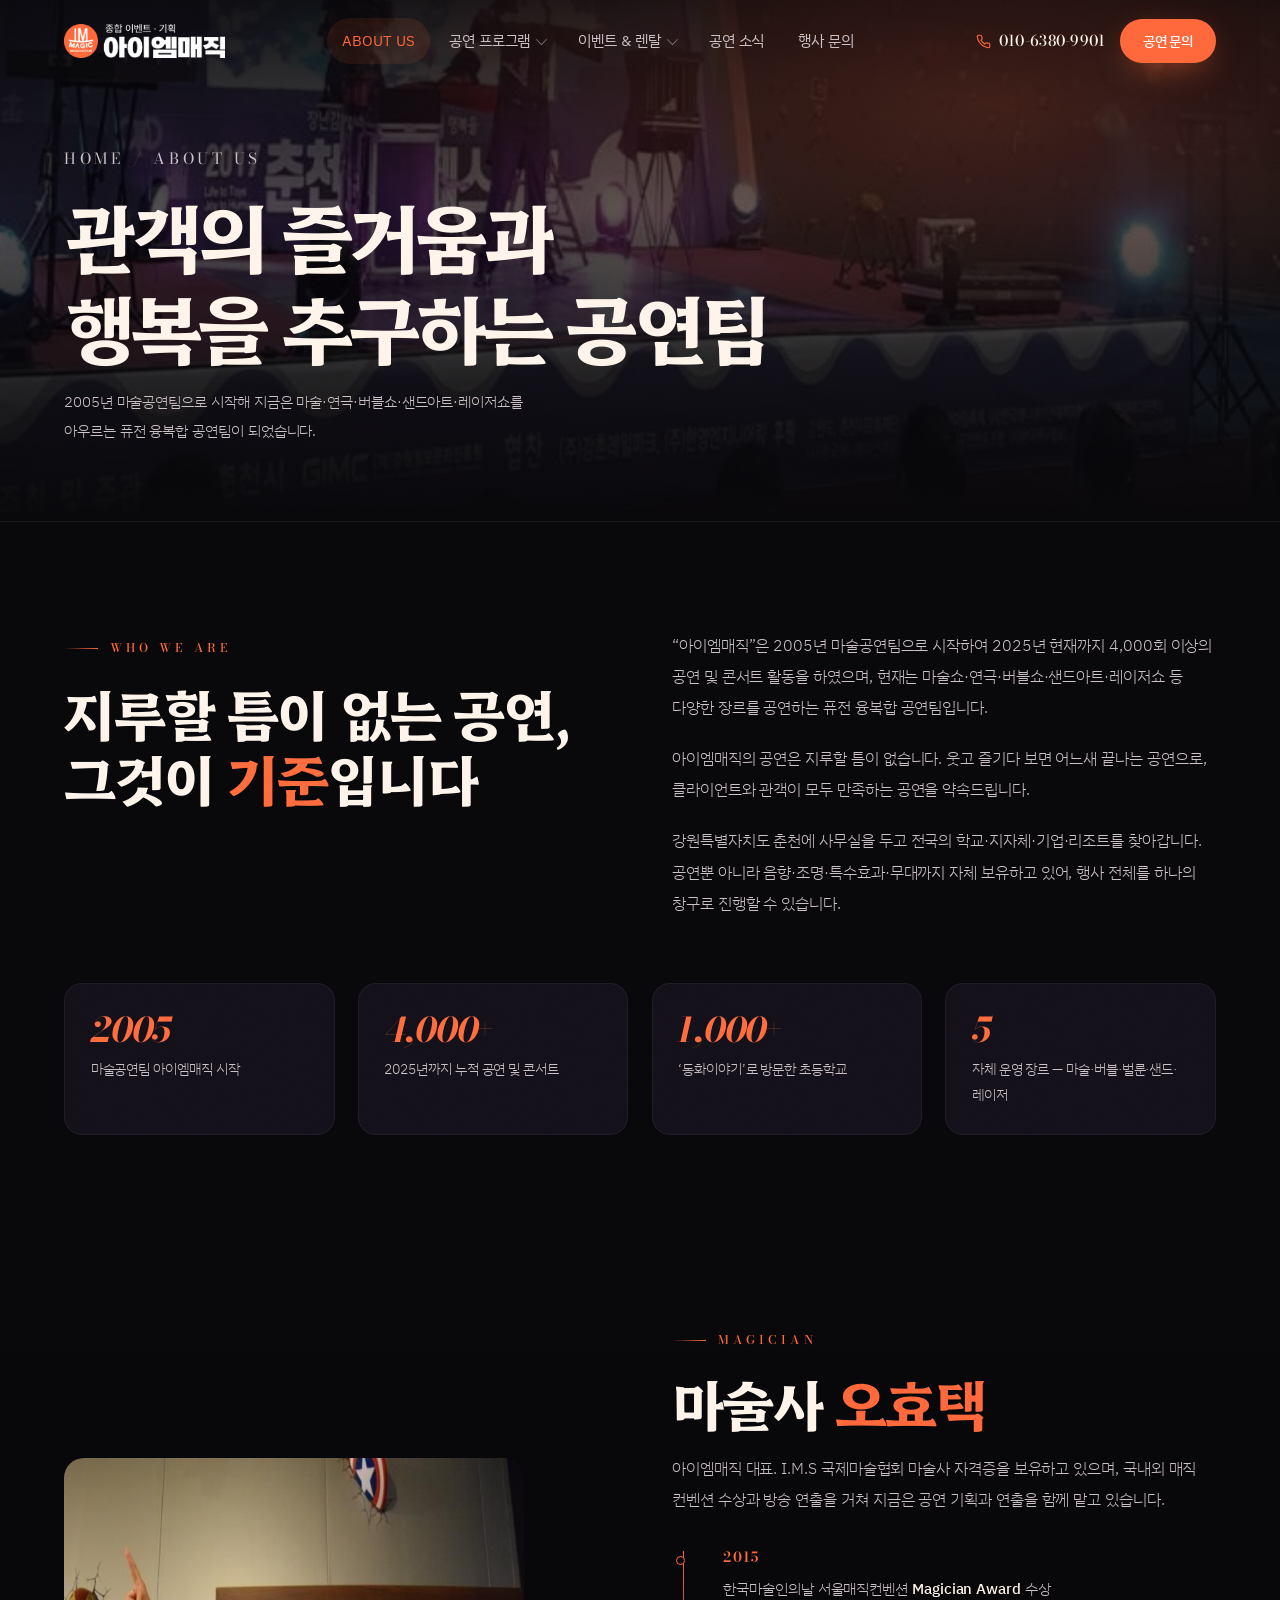
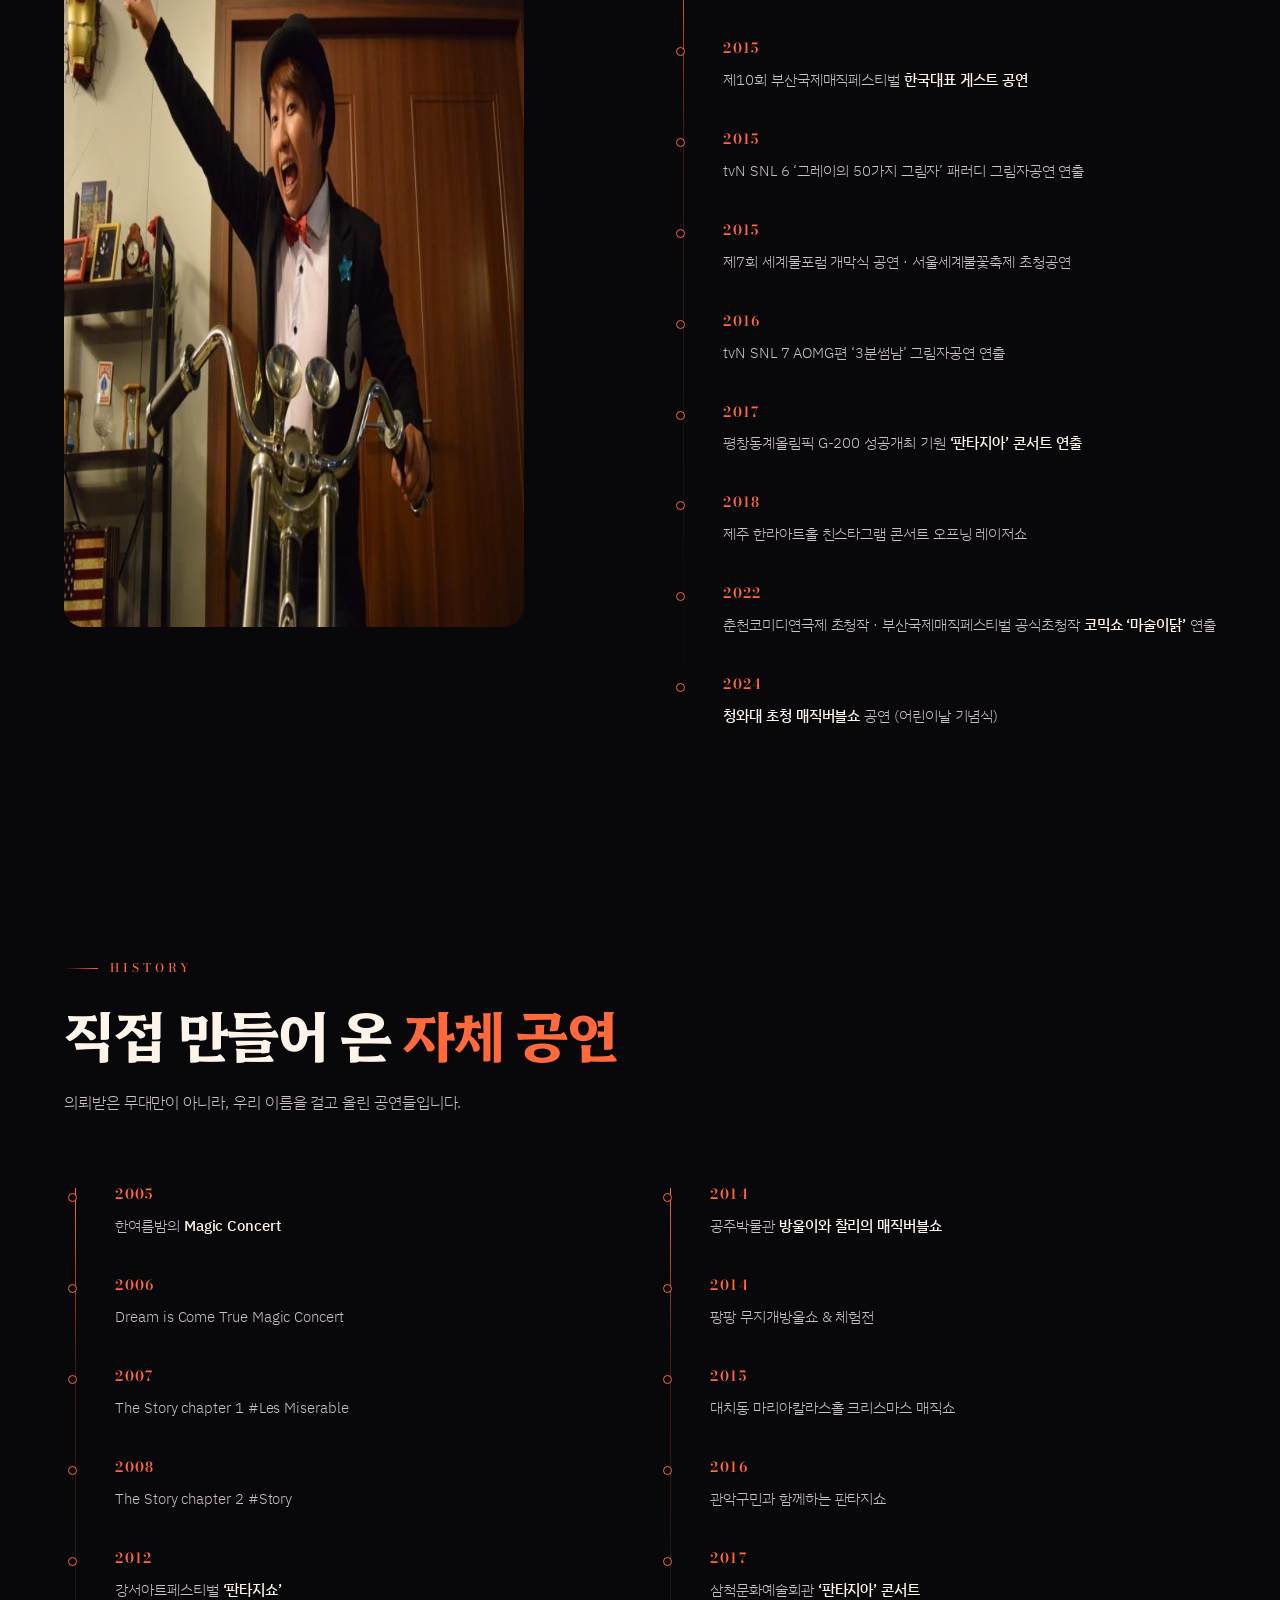
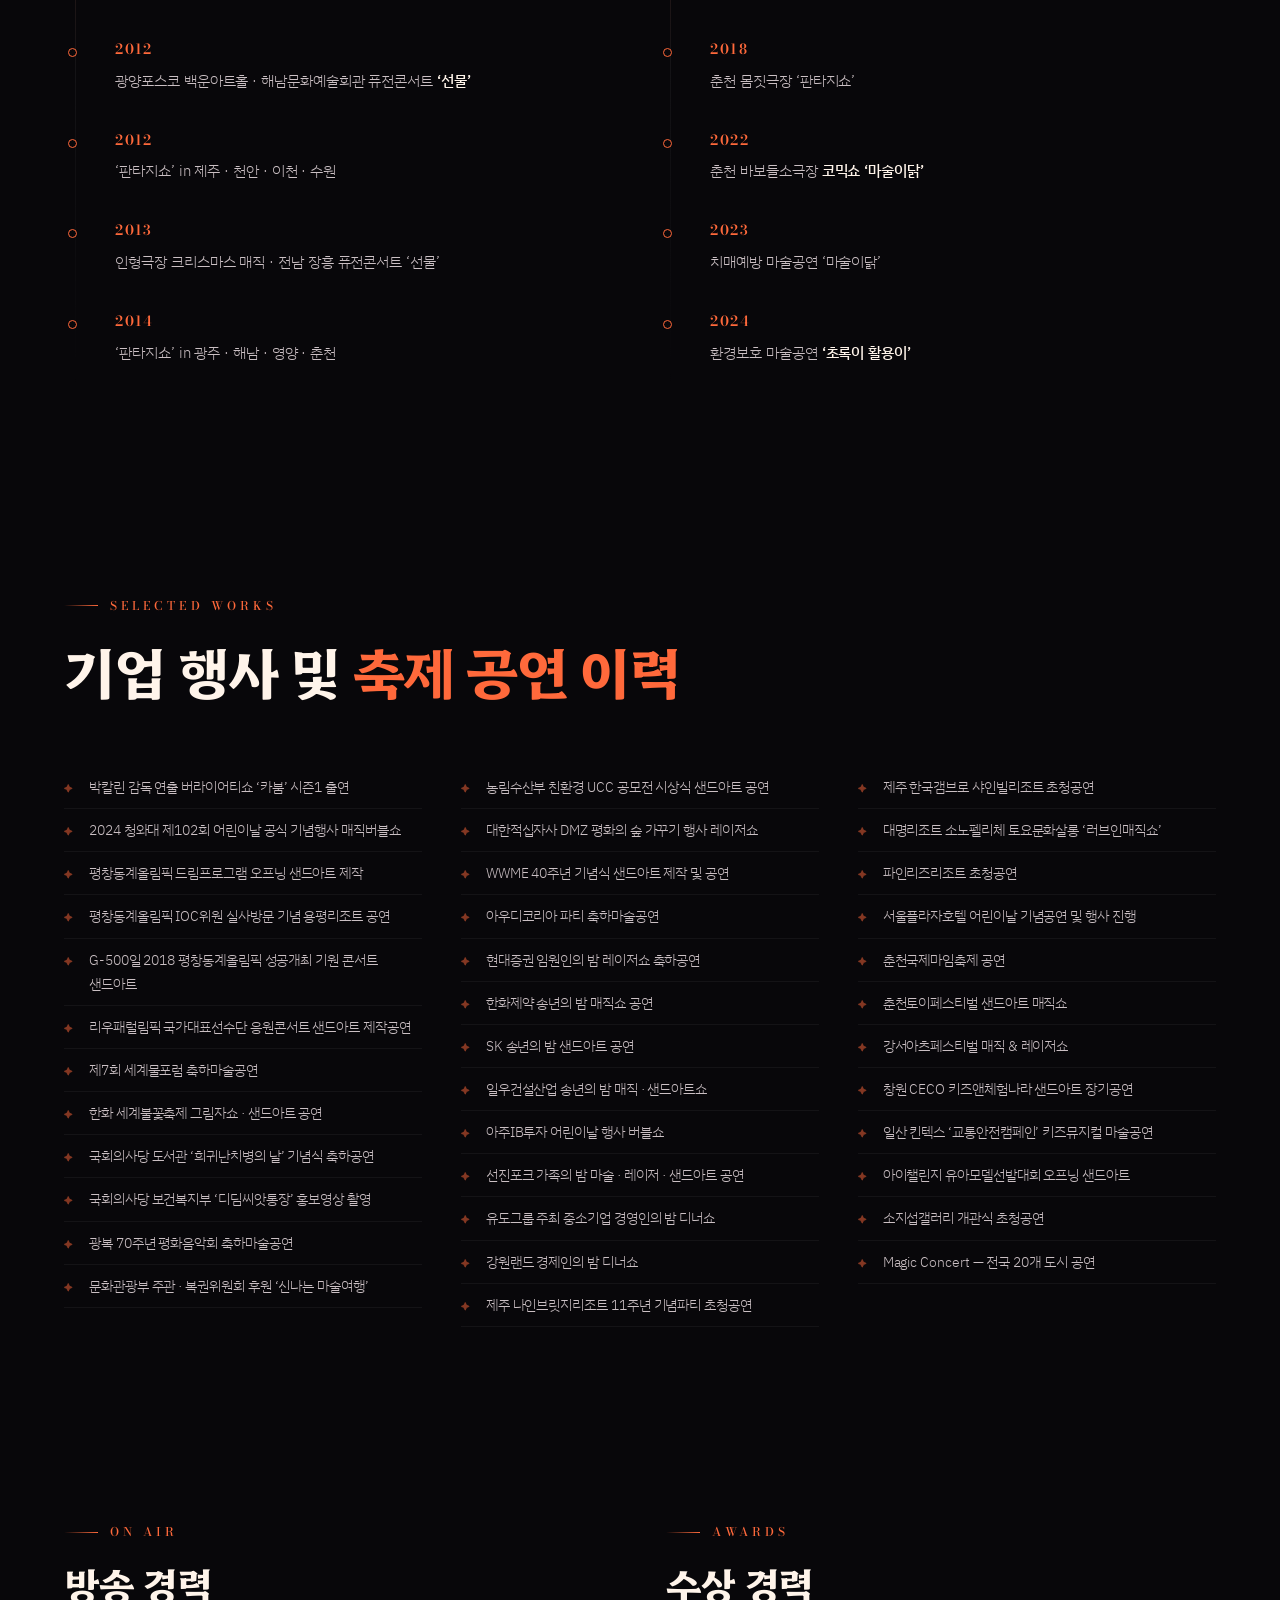
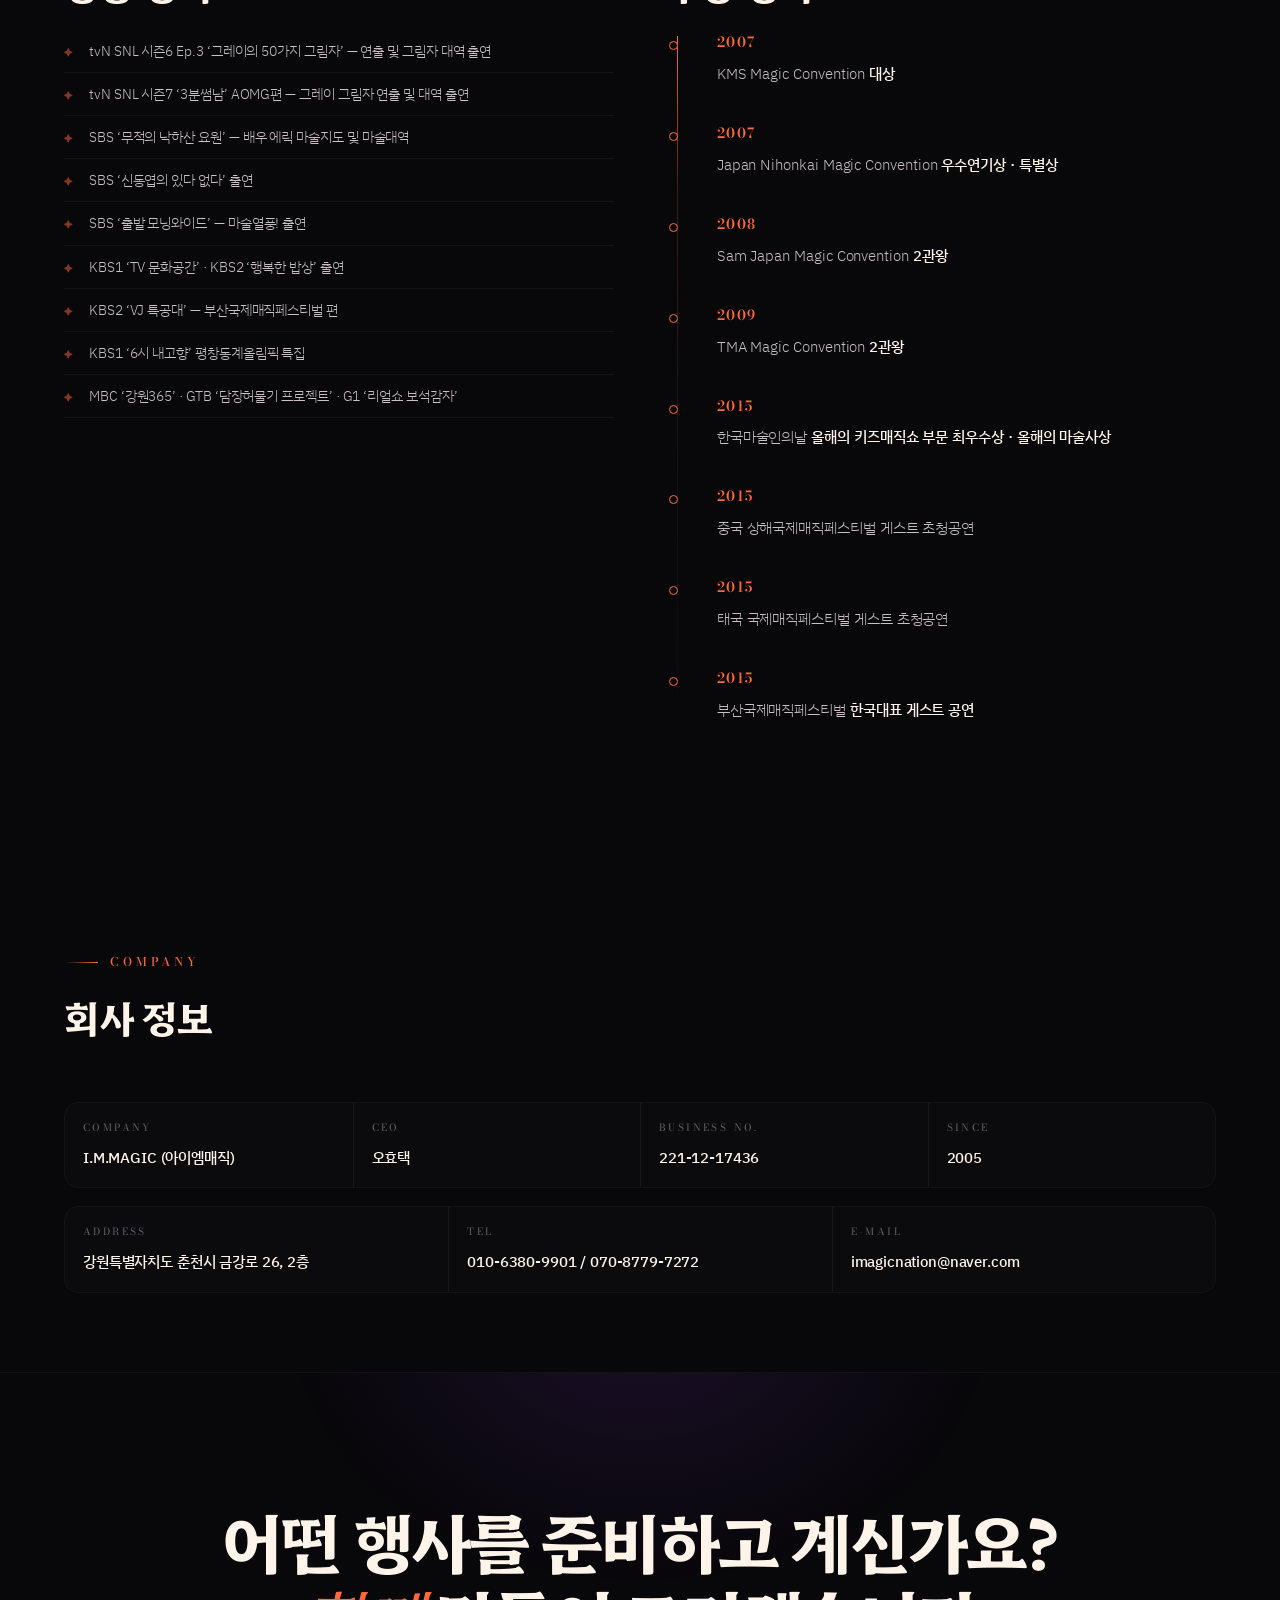
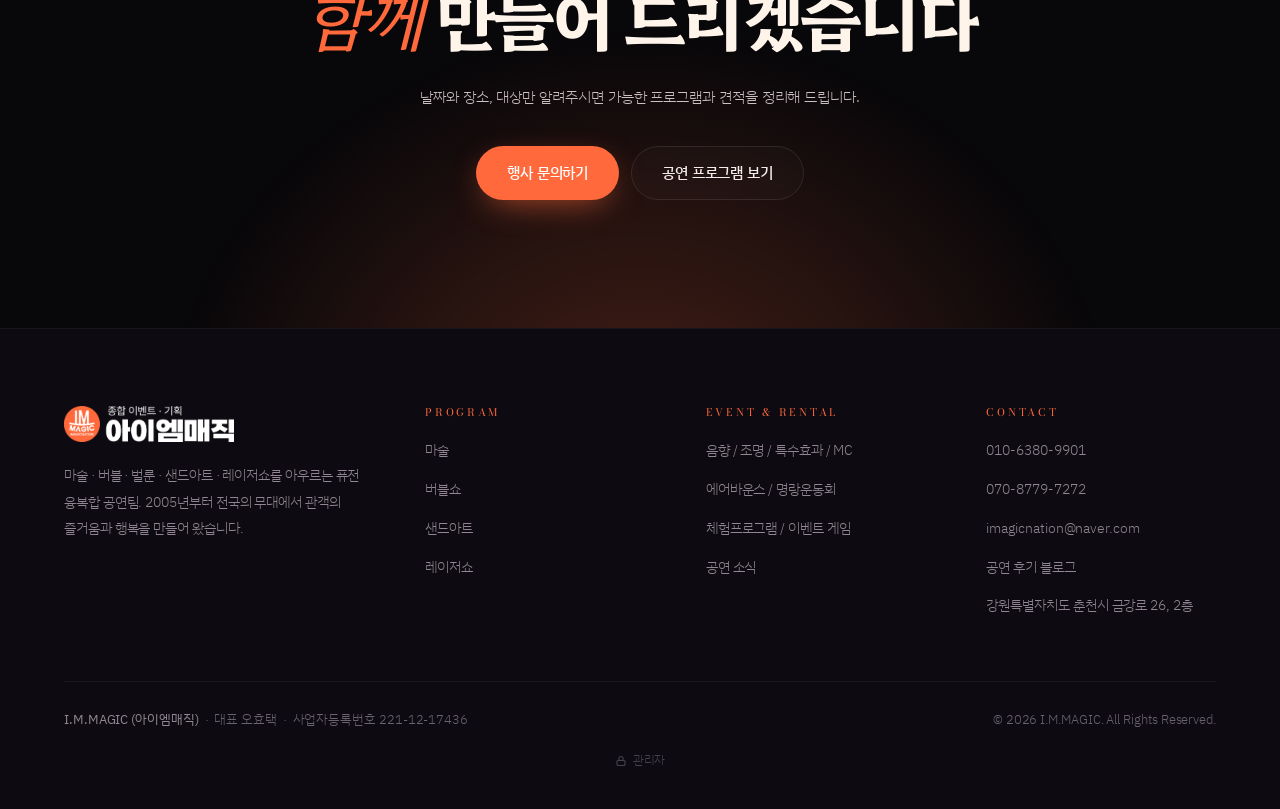
==== commit 83671b7c: "공연 소식 게시판과 관리자 화면을 만든다 대표님이 직접 제목·날짜·내용·사진 여러 장을 올릴 수 있게 했다. 다른 고객사(바로기획·힐링·행사ON·F&J)에서 쓰는 방식 그대로다. " ====
--- a/about.html
+++ b/about.html
@@ -60,6 +60,7 @@
           <a href="rental.html#play">체험프로그램 / 이벤트 게임</a>
         </div>
       </div>
+      <div class="nav__item"><a class="nav__link" href="news.html">공연 소식</a></div>
       <div class="nav__item"><a class="nav__link" href="contact.html">행사 문의</a></div>
     </nav>
     <div class="hdr__cta">
@@ -87,6 +88,7 @@
       <a href="rental.html#av">음향·조명·특수효과·MC</a><a href="rental.html#bounce">에어바운스·명랑운동회</a><a href="rental.html#play">체험·이벤트 게임</a>
     </div>
   </div>
+  <div class="mnav__grp"><a class="mnav__top" href="news.html">공연 소식</a></div>
   <div class="mnav__grp"><a class="mnav__top" href="contact.html">행사 문의</a></div>
   <div class="mnav__foot">
     <a class="btn btn--flame" href="tel:01063809901">010-6380-9901 전화하기</a>
@@ -366,6 +368,7 @@
           <li><a href="rental.html#av">음향 / 조명 / 특수효과 / MC</a></li>
           <li><a href="rental.html#bounce">에어바운스 / 명랑운동회</a></li>
           <li><a href="rental.html#play">체험프로그램 / 이벤트 게임</a></li>
+          <li><a href="news.html">공연 소식</a></li>
         </ul>
       </div>
       <div>
@@ -382,6 +385,12 @@
     <div class="ftr__bot">
       <p><b>I.M.MAGIC (아이엠매직)</b> &nbsp;·&nbsp; 대표 오효택 &nbsp;·&nbsp; 사업자등록번호 221-12-17436</p>
       <p>© 2026 I.M.MAGIC. All Rights Reserved.</p>
+    </div>
+    <div class="ftr__admin">
+      <a href="news-admin.html" rel="nofollow">
+        <svg viewBox="0 0 24 24" fill="none" stroke="currentColor" stroke-width="2.2" stroke-linecap="round" aria-hidden="true"><rect x="4" y="11" width="16" height="10" rx="2"/><path d="M8 11V7a4 4 0 0 1 8 0v4"/></svg>
+        관리자
+      </a>
     </div>
   </div>
 </footer>
--- a/assets/css/style.css
+++ b/assets/css/style.css
@@ -82,6 +82,9 @@
 p  { margin: 0; }
 ul { margin: 0; padding: 0; list-style: none; }
 figure, figcaption, dl, dd, blockquote { margin: 0; }
+
+/* hidden 은 .form{display:grid} 같은 규칙에 진다. 못을 박아 둔다. */
+[hidden] { display: none !important; }
 
 ::selection { background: var(--flame); color: #fff; }
 
@@ -577,7 +580,8 @@
   background-position: var(--pos, center);
   opacity: 0;
   transform: scale(1.14);
-  filter: saturate(.58) contrast(1.14) brightness(.48);
+  /* 사진마다 밝기가 달라 슬라이드별로 --bri 로 조절한다 */
+  filter: saturate(.58) contrast(1.14) brightness(var(--bri, .48));
   transition: opacity 2.4s var(--ease-io);
   will-change: opacity, transform;
 }
@@ -1827,6 +1831,200 @@
 .faq details[open] .faq__a { animation: fadeUp .55s var(--ease); }
 
 /* ==========================================================================
+   공연 소식 (news.html) · 관리자 (news-admin.html)
+   ========================================================================== */
+.posts { display: grid; gap: clamp(26px, 3.4vw, 46px); }
+
+.post {
+  position: relative;
+  padding: clamp(24px, 3vw, 38px);
+  background: var(--panel);
+  border: 1px solid var(--line-soft);
+  border-radius: 20px;
+  transition: border-color .5s, background-color .5s;
+}
+.post:hover { border-color: var(--line-flame); background: var(--panel-2); }
+
+.post__d {
+  font-family: var(--f-display);
+  font-size: 13px;
+  font-weight: 500;
+  letter-spacing: .14em;
+  color: var(--flame);
+}
+.post h2 {
+  margin-top: 10px;
+  font-family: var(--f-kr);
+  font-weight: 700;
+  font-size: clamp(21px, 2.3vw, 31px);
+  letter-spacing: -.035em;
+  color: var(--cream);
+}
+.post__b {
+  margin-top: 16px;
+  white-space: pre-wrap;        /* 줄바꿈을 적은 그대로 보여준다 */
+  font-size: 15px;
+  line-height: 1.95;
+  color: var(--fg-soft);
+}
+
+.post__ph {
+  margin-top: 22px;
+  display: grid;
+  gap: 10px;
+  grid-template-columns: repeat(auto-fill, minmax(min(100%, 190px), 1fr));
+}
+.post__ph figure {
+  position: relative;
+  aspect-ratio: 4 / 3;
+  overflow: hidden;
+  border-radius: 12px;
+  background: #0a090c;
+  cursor: zoom-in;
+}
+.post__ph img {
+  width: 100%; height: 100%;
+  object-fit: cover;
+  filter: saturate(.78) brightness(.86);
+  transition: transform .9s var(--ease), filter .6s var(--ease);
+}
+.post__ph figure:hover img { transform: scale(1.06); filter: none; }
+
+.posts__empty,
+.posts__load {
+  padding: clamp(34px, 5vw, 60px);
+  border: 1px dashed var(--line);
+  border-radius: 18px;
+  text-align: center;
+  color: var(--fg-mute);
+  font-size: 15px;
+}
+
+/* ── 관리자 화면 ── */
+.adm { max-width: 880px; margin-inline: auto; }
+.adm__box {
+  padding: clamp(22px, 2.6vw, 32px);
+  background: var(--panel);
+  border: 1px solid var(--line-soft);
+  border-radius: 18px;
+}
+.adm__msg { margin-top: 14px; font-size: 14px; line-height: 1.8; color: var(--fg-mute); }
+.adm__msg[data-tone="bad"]  { color: #ff8a8a; }
+.adm__msg[data-tone="good"] { color: var(--ember); }
+
+.adm__row {
+  display: flex;
+  flex-wrap: wrap;
+  gap: 12px 16px;
+  align-items: center;
+  padding: 16px 0;
+  border-bottom: 1px solid var(--line-soft);
+}
+.adm__row time {
+  flex: none;
+  width: 92px;
+  font-family: var(--f-display);
+  font-size: 13px;
+  letter-spacing: .08em;
+  color: var(--flame);
+}
+.adm__row b {
+  flex: 1;
+  min-width: 190px;
+  font-family: var(--f-kr);
+  font-weight: 700;
+  font-size: 16px;
+  letter-spacing: -.03em;
+  color: var(--cream);
+}
+.adm__row small { display: block; margin-top: 4px; font-weight: 400; font-size: 12.5px; color: var(--fg-mute); }
+
+/* 사진 고르기 — 기본 file 칸은 숨기고 한글 단추를 보여 준다 (초점은 그대로 받는다) */
+.adm__file {
+  position: absolute;
+  width: 1px; height: 1px;
+  padding: 0; margin: -1px;
+  overflow: hidden;
+  clip: rect(0 0 0 0);
+  clip-path: inset(50%);
+  white-space: nowrap;
+}
+.adm__pick {
+  display: flex;
+  align-items: center;
+  gap: 11px;
+  padding: 15px 18px;
+  border: 1px dashed var(--line);
+  border-radius: 12px;
+  background: rgba(255, 255, 255, .025);
+  font-size: 14.5px;
+  font-weight: 500;
+  color: var(--cream);
+  cursor: pointer;
+  transition: border-color .3s, background-color .3s, color .3s;
+}
+.adm__pick:hover { border-color: var(--line-flame); background: rgba(255, 105, 59, .07); }
+.adm__file:focus-visible + .adm__pick { outline: 2px solid var(--flame); outline-offset: 3px; }
+.adm__pick svg { width: 19px; height: 19px; flex: none; color: var(--flame); }
+.adm__pick small { font-weight: 300; font-size: 12.5px; color: var(--fg-mute); }
+
+/* 고른 사진 미리보기 */
+.adm__thumbs { display: flex; flex-wrap: wrap; gap: 10px; margin-top: 12px; }
+.adm__thumbs figure {
+  position: relative;
+  width: 104px; height: 78px;
+  border-radius: 10px;
+  overflow: hidden;
+  background: #0a090c;
+  border: 1px solid var(--line-soft);
+}
+.adm__thumbs img { width: 100%; height: 100%; object-fit: cover; }
+.adm__thumbs button {
+  position: absolute;
+  top: 4px; right: 4px;
+  width: 22px; height: 22px;
+  display: grid; place-items: center;
+  border: 0;
+  border-radius: 50%;
+  background: rgba(8, 7, 10, .82);
+  color: #fff;
+  font-size: 13px;
+  line-height: 1;
+  cursor: pointer;
+}
+.adm__thumbs button:hover { background: var(--flame); }
+
+/* 진행 막대 */
+.adm__bar {
+  height: 4px;
+  margin-top: 14px;
+  border-radius: 999px;
+  background: rgba(255, 255, 255, .08);
+  overflow: hidden;
+}
+.adm__bar i {
+  display: block;
+  height: 100%;
+  width: 0;
+  background: var(--flame);
+  transition: width .35s var(--ease);
+}
+
+/* 바닥글 관리자 들어가기 */
+.ftr__admin { padding-top: 16px; text-align: center; }
+.ftr__admin a {
+  display: inline-flex;
+  align-items: center;
+  gap: 6px;
+  font-size: 12px;
+  color: var(--fg-faint);
+  opacity: .62;
+  transition: opacity .3s, color .3s;
+}
+.ftr__admin a:hover { opacity: 1; color: var(--flame); }
+.ftr__admin svg { width: 12px; height: 12px; }
+
+/* ==========================================================================
    CTA 밴드
    ========================================================================== */
 .cta {
